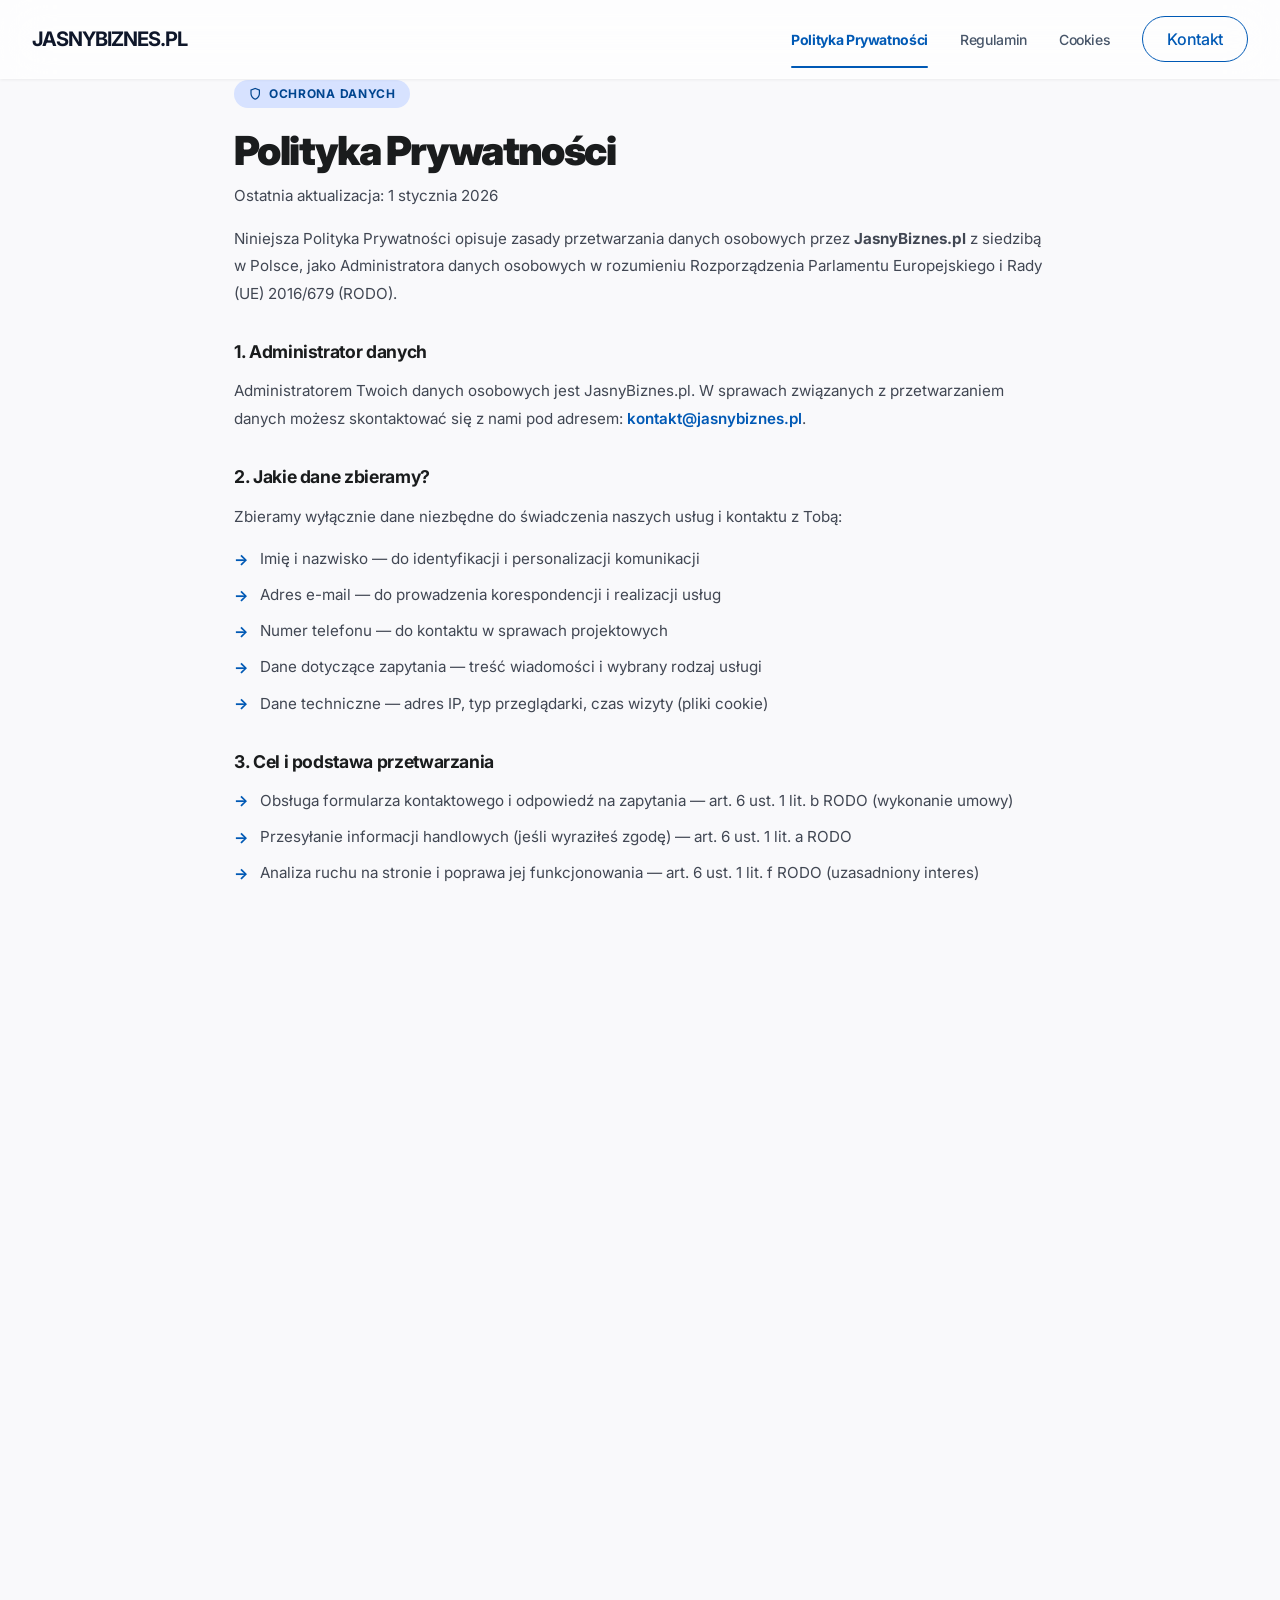
==== informacje.html @ 66c4dcc8 "wszystko g" ====
<!DOCTYPE html>
<html lang="pl">
<head>
  <meta charset="utf-8"/>
  <meta name="viewport" content="width=device-width, initial-scale=1.0"/>
  <title>JasnyBiznes.pl | Informacje prawne</title>
  <link href="https://fonts.googleapis.com/css2?family=Inter:wght@400;500;600;700;800;900&family=Manrope:wght@400;500;600&family=Caveat:wght@400;700&family=Material+Symbols+Outlined:wght,FILL@100..700,0..1&display=swap" rel="stylesheet"/>
  <link rel="stylesheet" href="styles.css"/>
  <style>
    /* ── Nadpisania scroll-snap dla tej podstrony ── */
    body {
      scroll-snap-type: none;
    }
    section, header, footer {
      scroll-snap-align: none;
      min-height: unset;
    }

    /* ── Nagłówek podstrony ── */
    .legal-hero {
      padding: 9rem 1.5rem 4rem;
      background: linear-gradient(135deg, var(--color-primary) 0%, var(--color-secondary) 100%);
      text-align: center;
      position: relative;
      overflow: hidden;
    }
    .legal-hero::before {
      content: '';
      position: absolute;
      inset: 0;
      background: radial-gradient(ellipse at 30% 50%, rgba(255,255,255,0.08) 0%, transparent 60%),
                  radial-gradient(ellipse at 80% 20%, rgba(255,255,255,0.06) 0%, transparent 50%);
    }
    .legal-hero__badge {
      display: inline-flex;
      align-items: center;
      gap: 0.5rem;
      background: rgba(255,255,255,0.15);
      border: 1px solid rgba(255,255,255,0.25);
      border-radius: var(--radius-full);
      padding: 0.4rem 1rem;
      font-size: 0.8rem;
      font-weight: 600;
      color: #fff;
      letter-spacing: 0.05em;
      text-transform: uppercase;
      margin-bottom: 1.5rem;
      position: relative;
    }
    .legal-hero__title {
      font-size: clamp(2rem, 5vw, 3.5rem);
      font-weight: 900;
      color: #fff;
      letter-spacing: -0.04em;
      line-height: 1.1;
      position: relative;
    }
    .legal-hero__sub {
      margin-top: 1rem;
      color: rgba(255,255,255,0.75);
      font-size: 1rem;
      position: relative;
    }

    /* ── Nawigacja po sekcjach ── */
    .legal-nav {
      position: sticky;
      top: 72px;
      z-index: 40;
      background: rgba(255,255,255,0.92);
      backdrop-filter: blur(20px);
      border-bottom: 1px solid var(--color-surface-variant);
      box-shadow: 0 2px 12px rgba(0,0,0,0.05);
    }
    .legal-nav__inner {
      max-width: var(--max-width);
      margin-inline: auto;
      padding: 0 1.5rem;
      display: flex;
      gap: 0;
      overflow-x: auto;
      -ms-overflow-style: none;
      scrollbar-width: none;
    }
    .legal-nav__inner::-webkit-scrollbar { display: none; }
    .legal-nav__link {
      display: flex;
      align-items: center;
      gap: 0.5rem;
      padding: 1rem 1.5rem;
      font-weight: 600;
      font-size: 0.875rem;
      color: var(--color-outline);
      white-space: nowrap;
      border-bottom: 2.5px solid transparent;
      transition: color 0.2s, border-color 0.2s;
    }
    .legal-nav__link:hover { color: var(--color-primary); }
    .legal-nav__link.active {
      color: var(--color-primary);
      border-bottom-color: var(--color-primary);
    }

    /* ── Treść prawna ── */
    .legal-wrapper {
      max-width: 860px;
      margin-inline: auto;
      padding: 0 1.5rem;
    }

    .legal-section {
      padding: 5rem 0;
      border-bottom: 1px solid var(--color-surface-variant);
    }
    .legal-section:last-child {
      border-bottom: none;
    }

    .legal-section__tag {
      display: inline-flex;
      align-items: center;
      gap: 0.4rem;
      background: var(--color-primary-fixed);
      color: var(--color-on-primary-fixed-variant);
      border-radius: var(--radius-full);
      padding: 0.3rem 0.9rem;
      font-size: 0.75rem;
      font-weight: 700;
      letter-spacing: 0.06em;
      text-transform: uppercase;
      margin-bottom: 1.25rem;
    }

    .legal-section__title {
      font-size: clamp(1.75rem, 3.5vw, 2.5rem);
      font-weight: 900;
      letter-spacing: -0.04em;
      color: var(--color-on-surface);
      margin-bottom: 0.5rem;
      line-height: 1.15;
    }

    .legal-section__updated {
      font-size: 0.8rem;
      color: var(--color-outline);
      margin-bottom: 2.5rem;
    }

    .legal-section h3 {
      font-size: 1.1rem;
      font-weight: 700;
      color: var(--color-on-surface);
      margin: 2rem 0 0.75rem;
      letter-spacing: -0.02em;
    }

    .legal-section p {
      font-size: 0.95rem;
      line-height: 1.8;
      color: var(--color-on-surface-variant);
      margin-bottom: 1rem;
    }

    .legal-section ul {
      list-style: none;
      margin: 0.5rem 0 1.25rem;
      display: flex;
      flex-direction: column;
      gap: 0.6rem;
    }
    .legal-section ul li {
      display: flex;
      gap: 0.75rem;
      align-items: flex-start;
      font-size: 0.95rem;
      line-height: 1.7;
      color: var(--color-on-surface-variant);
    }
    .legal-section ul li::before {
      content: '→';
      color: var(--color-primary);
      font-weight: 700;
      flex-shrink: 0;
      margin-top: 0.05em;
    }

    .legal-callout {
      background: var(--color-surface-container-low);
      border-left: 3px solid var(--color-primary);
      border-radius: 0 var(--radius-sm) var(--radius-sm) 0;
      padding: 1.25rem 1.5rem;
      margin: 1.5rem 0;
      font-size: 0.9rem;
      line-height: 1.7;
      color: var(--color-on-surface-variant);
    }
    .legal-callout strong {
      color: var(--color-primary);
    }

    .legal-contact-card {
      background: linear-gradient(135deg, var(--color-primary) 0%, var(--color-secondary) 100%);
      border-radius: var(--radius-md);
      padding: 2rem 2.5rem;
      margin-top: 3rem;
      display: flex;
      align-items: center;
      gap: 1.5rem;
      color: #fff;
      flex-wrap: wrap;
    }
    .legal-contact-card__icon {
      font-size: 2.5rem;
      flex-shrink: 0;
    }
    .legal-contact-card__text h4 {
      font-weight: 800;
      font-size: 1.1rem;
      margin-bottom: 0.25rem;
    }
    .legal-contact-card__text p {
      color: rgba(255,255,255,0.8);
      font-size: 0.9rem;
      margin: 0;
    }
    .legal-contact-card__text a {
      color: #fff;
      text-decoration: underline;
      font-weight: 600;
    }

    /* ── Cookies toggle tabela ── */
    .cookies-table {
      width: 100%;
      border-collapse: collapse;
      margin: 1.5rem 0;
      font-size: 0.875rem;
    }
    .cookies-table th {
      text-align: left;
      padding: 0.75rem 1rem;
      background: var(--color-surface-container-low);
      color: var(--color-on-surface);
      font-weight: 700;
      border-bottom: 2px solid var(--color-surface-variant);
    }
    .cookies-table td {
      padding: 0.75rem 1rem;
      border-bottom: 1px solid var(--color-surface-variant);
      color: var(--color-on-surface-variant);
      vertical-align: top;
      line-height: 1.6;
    }
    .cookies-table tr:last-child td {
      border-bottom: none;
    }
    .badge-pill {
      display: inline-block;
      padding: 0.2rem 0.6rem;
      border-radius: var(--radius-full);
      font-size: 0.75rem;
      font-weight: 600;
    }
    .badge-pill--required {
      background: #dcfce7;
      color: #166534;
    }
    .badge-pill--optional {
      background: #fef9c3;
      color: #854d0e;
    }
  </style>
</head>
<body>

<!-- ═══════════════════════════ NAVBAR ═══════════════════════════ -->
<nav class="navbar">
  <div class="navbar__inner">
    <a href="https://jasnybiznes.pl/" class="navbar__logo">JasnyBiznes.pl</a>
    <div class="navbar__links" id="navbar-links">
      <a class="navbar__link" href="#polityka-prywatnosci">Polityka Prywatności</a>
      <a class="navbar__link" href="#regulamin">Regulamin</a>
      <a class="navbar__link" href="#cookies">Cookies</a>
      <a class="btn btn--outline" href="index.html#kontakt">Kontakt</a>
      <span class="navbar__indicator" id="navbar-indicator"></span>
    </div>
    <button class="navbar__hamburger" id="hamburger" aria-label="Otwórz menu" aria-expanded="false">
      <span></span><span></span><span></span>
    </button>
  </div>
  <!-- Mobile menu -->
  <div class="navbar__mobile" id="mobile-menu">
    <a class="navbar__mobile-link" href="#polityka-prywatnosci">Polityka Prywatności</a>
    <a class="navbar__mobile-link" href="#regulamin">Regulamin</a>
    <a class="navbar__mobile-link" href="#cookies">Cookies</a>
    <a class="btn btn--primary" href="index.html#kontakt">Kontakt</a>
  </div>
</nav>

<!-- ═══════════════════════════ HERO ═══════════════════════════ -->

<!-- ═══════════════════════════ TREŚĆ ═══════════════════════════ -->
<main>
  <div class="legal-wrapper">

    <!-- ── POLITYKA PRYWATNOŚCI ── -->
    <section class="legal-section" id="polityka-prywatnosci">
      <div class="legal-section__tag">
        <span class="material-symbols-outlined" style="font-size:0.9rem">shield</span>
        Ochrona danych
      </div>
      <h2 class="legal-section__title">Polityka Prywatności</h2>
      <p class="legal-section__updated">Ostatnia aktualizacja: 1 stycznia 2026</p>

      <p>Niniejsza Polityka Prywatności opisuje zasady przetwarzania danych osobowych przez <strong>JasnyBiznes.pl</strong> z siedzibą w Polsce, jako Administratora danych osobowych w rozumieniu Rozporządzenia Parlamentu Europejskiego i Rady (UE) 2016/679 (RODO).</p>

      <h3>1. Administrator danych</h3>
      <p>Administratorem Twoich danych osobowych jest JasnyBiznes.pl. W sprawach związanych z przetwarzaniem danych możesz skontaktować się z nami pod adresem: <a href="mailto:kontakt@jasnybiznes.pl" style="color:var(--color-primary);font-weight:600;">kontakt@jasnybiznes.pl</a>.</p>

      <h3>2. Jakie dane zbieramy?</h3>
      <p>Zbieramy wyłącznie dane niezbędne do świadczenia naszych usług i kontaktu z Tobą:</p>
      <ul>
        <li>Imię i nazwisko — do identyfikacji i personalizacji komunikacji</li>
        <li>Adres e-mail — do prowadzenia korespondencji i realizacji usług</li>
        <li>Numer telefonu — do kontaktu w sprawach projektowych</li>
        <li>Dane dotyczące zapytania — treść wiadomości i wybrany rodzaj usługi</li>
        <li>Dane techniczne — adres IP, typ przeglądarki, czas wizyty (pliki cookie)</li>
      </ul>

      <h3>3. Cel i podstawa przetwarzania</h3>
      <ul>
        <li>Obsługa formularza kontaktowego i odpowiedź na zapytania — art. 6 ust. 1 lit. b RODO (wykonanie umowy)</li>
        <li>Przesyłanie informacji handlowych (jeśli wyraziłeś zgodę) — art. 6 ust. 1 lit. a RODO</li>
        <li>Analiza ruchu na stronie i poprawa jej funkcjonowania — art. 6 ust. 1 lit. f RODO (uzasadniony interes)</li>
        <li>Wypełnienie obowiązków prawnych — art. 6 ust. 1 lit. c RODO</li>
      </ul>

      <div class="legal-callout">
        <strong>Nie sprzedajemy Twoich danych.</strong> Żadne dane osobowe nie są udostępniane osobom trzecim w celach marketingowych bez Twojej wyraźnej zgody.
      </div>

      <h3>4. Okres przechowywania danych</h3>
      <p>Dane przetwarzamy przez czas niezbędny do realizacji celów, w jakich zostały zebrane. Dane z formularza kontaktowego przechowujemy przez 3 lata od ostatniego kontaktu, chyba że nawiązana współpraca wymaga dłuższego okresu.</p>

      <h3>5. Twoje prawa</h3>
      <p>Na mocy RODO przysługuje Ci prawo do:</p>
      <ul>
        <li>Dostępu do swoich danych i otrzymania ich kopii</li>
        <li>Sprostowania (poprawiania) swoich danych</li>
        <li>Usunięcia danych („prawo do bycia zapomnianym")</li>
        <li>Ograniczenia przetwarzania danych</li>
        <li>Przenoszenia danych do innego administratora</li>
        <li>Wniesienia skargi do Prezesa UODO (Urząd Ochrony Danych Osobowych)</li>
      </ul>

      <h3>6. Bezpieczeństwo danych</h3>
      <p>Stosujemy techniczne i organizacyjne środki bezpieczeństwa, w tym szyfrowanie HTTPS, aby chronić Twoje dane przed nieautoryzowanym dostępem, utratą lub zniszczeniem.</p>
    </section>

    <!-- ── REGULAMIN ── -->
    <section class="legal-section" id="regulamin">
      <div class="legal-section__tag">
        <span class="material-symbols-outlined" style="font-size:0.9rem">description</span>
        Zasady korzystania
      </div>
      <h2 class="legal-section__title">Regulamin</h2>
      <p class="legal-section__updated">Ostatnia aktualizacja: 1 stycznia 2026</p>

      <p>Niniejszy Regulamin określa zasady korzystania ze strony internetowej <strong>JasnyBiznes.pl</strong> oraz warunki świadczenia usług przez JasnyBiznes.pl. Korzystanie ze strony oznacza akceptację poniższych postanowień.</p>

      <h3>§1. Postanowienia ogólne</h3>
      <p>Właścicielem serwisu JasnyBiznes.pl jest JasnyBiznes.pl, świadcząca usługi z zakresu tworzenia stron internetowych, pozycjonowania SEO oraz obsługi social media. Serwis dostępny jest pod adresem <strong>JasnyBiznes.pl</strong>.</p>

      <h3>§2. Zasady korzystania ze strony</h3>
      <p>Użytkownik zobowiązuje się do korzystania z serwisu zgodnie z prawem i dobrymi obyczajami. W szczególności zabrania się:</p>
      <ul>
        <li>Kopiowania i rozpowszechniania treści serwisu bez zgody właściciela</li>
        <li>Podejmowania działań mogących zakłócić prawidłowe funkcjonowanie serwisu</li>
        <li>Przesyłania treści o charakterze bezprawnym lub naruszającym prawa osób trzecich</li>
        <li>Używania automatycznych narzędzi do masowego pobierania danych (web scraping)</li>
      </ul>

      <h3>§3. Świadczenie usług</h3>
      <p>Warunki realizacji konkretnych usług (strony internetowe, SEO, social media) określane są indywidualnie w odrębnych umowach zawieranych z Klientem. Formularz kontaktowy służy wyłącznie do nawiązania wstępnego kontaktu i złożenia zapytania ofertowego.</p>

      <div class="legal-callout">
        <strong>Ważne:</strong> Wypełnienie formularza kontaktowego nie jest równoznaczne z zawarciem umowy o świadczenie usług. Umowa zostaje zawarta wyłącznie po pisemnym potwierdzeniu przez obie strony.
      </div>

      <h3>§4. Własność intelektualna</h3>
      <p>Wszelkie treści zamieszczone na stronie JasnyBiznes.pl — w tym teksty, grafiki, logotypy, zdjęcia i kod źródłowy — stanowią własność JasnyBiznes.pl lub jej partnerów i są chronione przepisami prawa autorskiego. Ich wykorzystanie wymaga pisemnej zgody.</p>

      <h3>§5. Odpowiedzialność</h3>
      <p>JasnyBiznes.pl dokłada wszelkich starań, aby informacje prezentowane na stronie były aktualne i rzetelne, jednak nie ponosi odpowiedzialności za:</p>
      <ul>
        <li>Przerwy w działaniu serwisu wynikające z przyczyn technicznych lub awarii</li>
        <li>Treści zamieszczone przez Użytkowników za pośrednictwem formularza</li>
        <li>Skutki korzystania z serwisu niezgodnie z niniejszym Regulaminem</li>
      </ul>

      <h3>§6. Zmiany Regulaminu</h3>
      <p>JasnyBiznes.pl zastrzega sobie prawo do zmiany Regulaminu. O istotnych zmianach poinformujemy poprzez ogłoszenie na stronie. Korzystanie ze strony po opublikowaniu zmian oznacza ich akceptację.</p>

      <h3>§7. Prawo właściwe</h3>
      <p>W sprawach nieuregulowanych niniejszym Regulaminem zastosowanie mają przepisy polskiego prawa, w szczególności Kodeksu Cywilnego oraz ustawy o świadczeniu usług drogą elektroniczną.</p>
    </section>

    <!-- ── COOKIES ── -->
    <section class="legal-section" id="cookies">
      <div class="legal-section__tag">
        <span class="material-symbols-outlined" style="font-size:0.9rem">cookie</span>
        Pliki cookie
      </div>
      <h2 class="legal-section__title">Polityka Cookies</h2>
      <p class="legal-section__updated">Ostatnia aktualizacja: 1 stycznia 2026</p>

      <p>Strona JasnyBiznes.pl używa plików cookie (tzw. „ciasteczek") — małych plików tekstowych zapisywanych na Twoim urządzeniu. Wyjaśniamy, do czego służą i jak możesz nimi zarządzać.</p>

      <h3>Czym są pliki cookie?</h3>
      <p>Pliki cookie to małe dane tekstowe przechowywane w przeglądarce internetowej. Pozwalają stronie zapamiętać Twoje preferencje, zapewnić prawidłowe działanie funkcji oraz analizować ruch w serwisie.</p>

      <h3>Jakich plików cookie używamy?</h3>

      <table class="cookies-table">
        <thead>
          <tr>
            <th>Nazwa / kategoria</th>
            <th>Cel</th>
            <th>Czas trwania</th>
            <th>Typ</th>
          </tr>
        </thead>
        <tbody>
          <tr>
            <td><strong>Sesyjne</strong></td>
            <td>Zapewniają działanie formularzy i nawigacji po stronie</td>
            <td>Do zamknięcia przeglądarki</td>
            <td><span class="badge-pill badge-pill--required">Niezbędne</span></td>
          </tr>
          <tr>
            <td><strong>Preferencji</strong></td>
            <td>Zapamiętują wybrane przez Ciebie ustawienia (np. język)</td>
            <td>12 miesięcy</td>
            <td><span class="badge-pill badge-pill--optional">Opcjonalne</span></td>
          </tr>
          <tr>
            <td><strong>Google Analytics</strong></td>
            <td>Anonimowa analiza ruchu — liczba wizyt, źródła, zachowanie na stronie</td>
            <td>26 miesięcy</td>
            <td><span class="badge-pill badge-pill--optional">Opcjonalne</span></td>
          </tr>
          <tr>
            <td><strong>Google Fonts</strong></td>
            <td>Pobieranie czcionek z serwerów Google (niezbędne do wyświetlania typografii)</td>
            <td>1 rok</td>
            <td><span class="badge-pill badge-pill--required">Niezbędne</span></td>
          </tr>
        </tbody>
      </table>

      <div class="legal-callout">
        <strong>Cookies niezbędne</strong> są aktywowane automatycznie i nie wymagają Twojej zgody — bez nich strona nie działałaby poprawnie. <strong>Cookies opcjonalne</strong> aktywowane są tylko po wyrażeniu przez Ciebie zgody.
      </div>

      <h3>Jak zarządzać plikami cookie?</h3>
      <p>Masz pełną kontrolę nad plikami cookie. Możesz je zarządzać na kilka sposobów:</p>
      <ul>
        <li>Poprzez ustawienia przeglądarki — każda przeglądarka pozwala blokować lub usuwać pliki cookie</li>
        <li>Korzystając z mechanizmu opt-out Google Analytics: <a href="https://tools.google.com/dlpage/gaoptout" target="_blank" rel="noopener" style="color:var(--color-primary);font-weight:600;">tools.google.com/dlpage/gaoptout</a></li>
        <li>Poprzez platformę zarządzania zgodami dostępną na naszej stronie</li>
      </ul>

      <h3>Blokowanie cookies a funkcjonowanie strony</h3>
      <p>Wyłączenie wszystkich plików cookie może spowodować, że niektóre funkcje strony będą działać niepoprawnie lub będą niedostępne. Niezbędne pliki cookie są konieczne do podstawowego działania serwisu.</p>

      <h3>Zmiany w polityce cookies</h3>
      <p>Zastrzegamy sobie prawo do zmiany niniejszej Polityki Cookies w dowolnym momencie. Zmiany wejdą w życie z dniem opublikowania zaktualizowanego dokumentu na stronie.</p>
    </section>

  </div><!-- /legal-wrapper -->
</main>

<!-- ═══════════════════════════ FOOTER (identyczny) ═══════════════════════════ -->
<footer class="footer">
  <div class="container">
    <div class="footer__grid">
      <div class="footer__brand">
        <div class="footer__logo">JasnyBiznes.pl</div>
        <p class="footer__tagline">Design with 💙</p>
      </div>
      <div class="footer__col footer__col--firma">
        <h5 class="footer__col-title">Firma</h5>
        <ul class="footer__links">
          <li><a class="footer__link" href="index.html#onas">O nas</a></li>
          <li><a class="footer__link" href="index.html#proces">Proces</a></li>
          <li><a class="footer__link" href="index.html#portfolio">Portfolio</a></li>
        </ul>
      </div>
      <div class="footer__col">
        <h5 class="footer__col-title">Usługi</h5>
        <ul class="footer__links">
          <li><a class="footer__link" href="index.html#oferta">Strony WWW</a></li>
          <li><a class="footer__link" href="index.html#oferta">SEO &amp; Ads</a></li>
          <li><a class="footer__link" href="index.html#oferta">Social Media</a></li>
        </ul>
      </div>
      <div class="footer__col">
        <h5 class="footer__col-title">Informacje</h5>
        <ul class="footer__links">
          <li><a class="footer__link" href="#polityka-prywatnosci">Polityka Prywatności</a></li>
          <li><a class="footer__link" href="#regulamin">Regulamin</a></li>
          <li><a class="footer__link" href="#cookies">Cookies</a></li>
        </ul>
      </div>
    </div>
    <div class="footer__bottom">
      © 2026 JasnyBiznes.pl Wszelkie prawa zastrzeżone.
    </div>
  </div>
</footer>

<script>
// ── Hamburger ──
const hamburger = document.getElementById('hamburger');
const mobileMenu = document.getElementById('mobile-menu');
hamburger?.addEventListener('click', () => {
  const open = mobileMenu.classList.toggle('navbar__mobile--open');
  hamburger.classList.toggle('navbar__hamburger--open', open);
  hamburger.setAttribute('aria-expanded', open);
});
mobileMenu?.querySelectorAll('a').forEach(link => {
  link.addEventListener('click', () => {
    mobileMenu.classList.remove('navbar__mobile--open');
    hamburger.classList.remove('navbar__hamburger--open');
    hamburger.setAttribute('aria-expanded', false);
  });
});

// ── Navbar cień ──
const navbar = document.querySelector('.navbar');
window.addEventListener('scroll', () => {
  navbar.style.boxShadow = window.scrollY > 20
    ? '0 4px 20px rgba(0,0,0,0.1)'
    : '0 1px 3px rgba(0,0,0,0.06)';
});

// ── Sliding indicator w navbarze ──
const navLinks     = document.querySelectorAll('.navbar__link');
const indicator    = document.getElementById('navbar-indicator');
const navLinksWrap = document.getElementById('navbar-links');

function moveIndicator(link) {
  if (!indicator || !navLinksWrap || !link) return;
  if (window.innerWidth < 768) return;
  const wrapRect = navLinksWrap.getBoundingClientRect();
  const linkRect = link.getBoundingClientRect();
  indicator.style.left  = (linkRect.left - wrapRect.left) + 'px';
  indicator.style.width = linkRect.width + 'px';
  indicator.classList.add('navbar__indicator--visible');
}

window.addEventListener('resize', () => {
  const activeLink = document.querySelector('.navbar__link.active');
  moveIndicator(activeLink);
});

// ── Quick-nav tabs + navbar sync przy przewijaniu ──
const tabLinks = document.querySelectorAll('.legal-nav__link');
const sections = document.querySelectorAll('.legal-section');

const sectionObserver = new IntersectionObserver((entries) => {
  entries.forEach(entry => {
    if (!entry.isIntersecting) return;
    const id = entry.target.id;

    // Tab nav
    tabLinks.forEach(l => {
      l.classList.toggle('active', l.getAttribute('href') === `#${id}`);
    });

    // Navbar desktop
    navLinks.forEach(l => {
      const match = l.getAttribute('href') === `#${id}`;
      l.classList.toggle('active', match);
      if (match) moveIndicator(l);
    });
  });
}, { threshold: 0.4 });

sections.forEach(s => sectionObserver.observe(s));
</script>
</body>
</html>
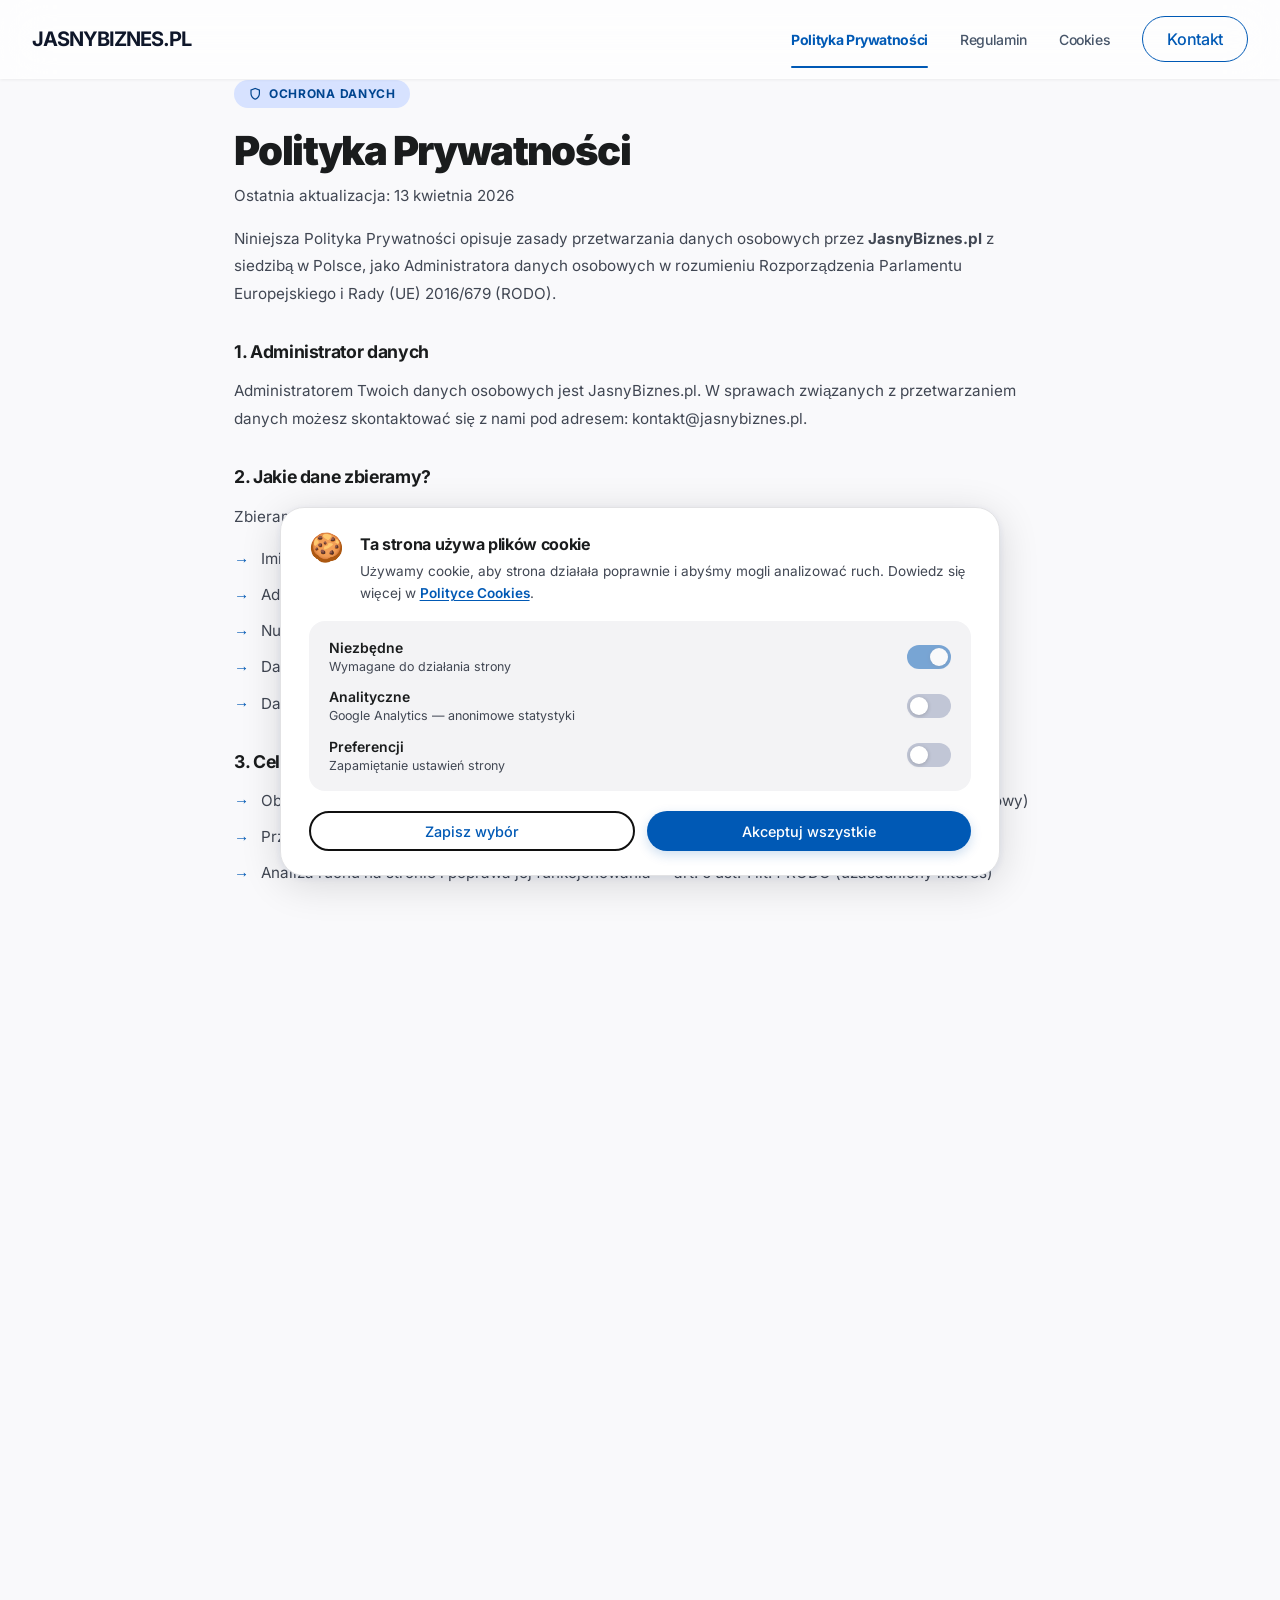
==== commit ab6f67fb: "final version" ====
--- a/informacje.html
+++ b/informacje.html
@@ -1,593 +1,20 @@
-<!DOCTYPE html>
-<html lang="pl">
-<head>
-  <meta charset="utf-8"/>
-  <meta name="viewport" content="width=device-width, initial-scale=1.0"/>
-  <title>JasnyBiznes.pl | Informacje prawne</title>
-  <link href="https://fonts.googleapis.com/css2?family=Inter:wght@400;500;600;700;800;900&family=Manrope:wght@400;500;600&family=Caveat:wght@400;700&family=Material+Symbols+Outlined:wght,FILL@100..700,0..1&display=swap" rel="stylesheet"/>
-  <link rel="stylesheet" href="styles.css"/>
-  <style>
-    /* ── Nadpisania scroll-snap dla tej podstrony ── */
-    body {
-      scroll-snap-type: none;
-    }
-    section, header, footer {
-      scroll-snap-align: none;
-      min-height: unset;
-    }
-
-    /* ── Nagłówek podstrony ── */
-    .legal-hero {
-      padding: 9rem 1.5rem 4rem;
-      background: linear-gradient(135deg, var(--color-primary) 0%, var(--color-secondary) 100%);
-      text-align: center;
-      position: relative;
-      overflow: hidden;
-    }
-    .legal-hero::before {
-      content: '';
-      position: absolute;
-      inset: 0;
-      background: radial-gradient(ellipse at 30% 50%, rgba(255,255,255,0.08) 0%, transparent 60%),
-                  radial-gradient(ellipse at 80% 20%, rgba(255,255,255,0.06) 0%, transparent 50%);
-    }
-    .legal-hero__badge {
-      display: inline-flex;
-      align-items: center;
-      gap: 0.5rem;
-      background: rgba(255,255,255,0.15);
-      border: 1px solid rgba(255,255,255,0.25);
-      border-radius: var(--radius-full);
-      padding: 0.4rem 1rem;
-      font-size: 0.8rem;
-      font-weight: 600;
-      color: #fff;
-      letter-spacing: 0.05em;
-      text-transform: uppercase;
-      margin-bottom: 1.5rem;
-      position: relative;
-    }
-    .legal-hero__title {
-      font-size: clamp(2rem, 5vw, 3.5rem);
-      font-weight: 900;
-      color: #fff;
-      letter-spacing: -0.04em;
-      line-height: 1.1;
-      position: relative;
-    }
-    .legal-hero__sub {
-      margin-top: 1rem;
-      color: rgba(255,255,255,0.75);
-      font-size: 1rem;
-      position: relative;
-    }
-
-    /* ── Nawigacja po sekcjach ── */
-    .legal-nav {
-      position: sticky;
-      top: 72px;
-      z-index: 40;
-      background: rgba(255,255,255,0.92);
-      backdrop-filter: blur(20px);
-      border-bottom: 1px solid var(--color-surface-variant);
-      box-shadow: 0 2px 12px rgba(0,0,0,0.05);
-    }
-    .legal-nav__inner {
-      max-width: var(--max-width);
-      margin-inline: auto;
-      padding: 0 1.5rem;
-      display: flex;
-      gap: 0;
-      overflow-x: auto;
-      -ms-overflow-style: none;
-      scrollbar-width: none;
-    }
-    .legal-nav__inner::-webkit-scrollbar { display: none; }
-    .legal-nav__link {
-      display: flex;
-      align-items: center;
-      gap: 0.5rem;
-      padding: 1rem 1.5rem;
-      font-weight: 600;
-      font-size: 0.875rem;
-      color: var(--color-outline);
-      white-space: nowrap;
-      border-bottom: 2.5px solid transparent;
-      transition: color 0.2s, border-color 0.2s;
-    }
-    .legal-nav__link:hover { color: var(--color-primary); }
-    .legal-nav__link.active {
-      color: var(--color-primary);
-      border-bottom-color: var(--color-primary);
-    }
-
-    /* ── Treść prawna ── */
-    .legal-wrapper {
-      max-width: 860px;
-      margin-inline: auto;
-      padding: 0 1.5rem;
-    }
-
-    .legal-section {
-      padding: 5rem 0;
-      border-bottom: 1px solid var(--color-surface-variant);
-    }
-    .legal-section:last-child {
-      border-bottom: none;
-    }
-
-    .legal-section__tag {
-      display: inline-flex;
-      align-items: center;
-      gap: 0.4rem;
-      background: var(--color-primary-fixed);
-      color: var(--color-on-primary-fixed-variant);
-      border-radius: var(--radius-full);
-      padding: 0.3rem 0.9rem;
-      font-size: 0.75rem;
-      font-weight: 700;
-      letter-spacing: 0.06em;
-      text-transform: uppercase;
-      margin-bottom: 1.25rem;
-    }
-
-    .legal-section__title {
-      font-size: clamp(1.75rem, 3.5vw, 2.5rem);
-      font-weight: 900;
-      letter-spacing: -0.04em;
-      color: var(--color-on-surface);
-      margin-bottom: 0.5rem;
-      line-height: 1.15;
-    }
-
-    .legal-section__updated {
-      font-size: 0.8rem;
-      color: var(--color-outline);
-      margin-bottom: 2.5rem;
-    }
-
-    .legal-section h3 {
-      font-size: 1.1rem;
-      font-weight: 700;
-      color: var(--color-on-surface);
-      margin: 2rem 0 0.75rem;
-      letter-spacing: -0.02em;
-    }
-
-    .legal-section p {
-      font-size: 0.95rem;
-      line-height: 1.8;
-      color: var(--color-on-surface-variant);
-      margin-bottom: 1rem;
-    }
-
-    .legal-section ul {
-      list-style: none;
-      margin: 0.5rem 0 1.25rem;
-      display: flex;
-      flex-direction: column;
-      gap: 0.6rem;
-    }
-    .legal-section ul li {
-      display: flex;
-      gap: 0.75rem;
-      align-items: flex-start;
-      font-size: 0.95rem;
-      line-height: 1.7;
-      color: var(--color-on-surface-variant);
-    }
-    .legal-section ul li::before {
-      content: '→';
-      color: var(--color-primary);
-      font-weight: 700;
-      flex-shrink: 0;
-      margin-top: 0.05em;
-    }
-
-    .legal-callout {
-      background: var(--color-surface-container-low);
-      border-left: 3px solid var(--color-primary);
-      border-radius: 0 var(--radius-sm) var(--radius-sm) 0;
-      padding: 1.25rem 1.5rem;
-      margin: 1.5rem 0;
-      font-size: 0.9rem;
-      line-height: 1.7;
-      color: var(--color-on-surface-variant);
-    }
-    .legal-callout strong {
-      color: var(--color-primary);
-    }
-
-    .legal-contact-card {
-      background: linear-gradient(135deg, var(--color-primary) 0%, var(--color-secondary) 100%);
-      border-radius: var(--radius-md);
-      padding: 2rem 2.5rem;
-      margin-top: 3rem;
-      display: flex;
-      align-items: center;
-      gap: 1.5rem;
-      color: #fff;
-      flex-wrap: wrap;
-    }
-    .legal-contact-card__icon {
-      font-size: 2.5rem;
-      flex-shrink: 0;
-    }
-    .legal-contact-card__text h4 {
-      font-weight: 800;
-      font-size: 1.1rem;
-      margin-bottom: 0.25rem;
-    }
-    .legal-contact-card__text p {
-      color: rgba(255,255,255,0.8);
-      font-size: 0.9rem;
-      margin: 0;
-    }
-    .legal-contact-card__text a {
-      color: #fff;
-      text-decoration: underline;
-      font-weight: 600;
-    }
-
-    /* ── Cookies toggle tabela ── */
-    .cookies-table {
-      width: 100%;
-      border-collapse: collapse;
-      margin: 1.5rem 0;
-      font-size: 0.875rem;
-    }
-    .cookies-table th {
-      text-align: left;
-      padding: 0.75rem 1rem;
-      background: var(--color-surface-container-low);
-      color: var(--color-on-surface);
-      font-weight: 700;
-      border-bottom: 2px solid var(--color-surface-variant);
-    }
-    .cookies-table td {
-      padding: 0.75rem 1rem;
-      border-bottom: 1px solid var(--color-surface-variant);
-      color: var(--color-on-surface-variant);
-      vertical-align: top;
-      line-height: 1.6;
-    }
-    .cookies-table tr:last-child td {
-      border-bottom: none;
-    }
-    .badge-pill {
-      display: inline-block;
-      padding: 0.2rem 0.6rem;
-      border-radius: var(--radius-full);
-      font-size: 0.75rem;
-      font-weight: 600;
-    }
-    .badge-pill--required {
-      background: #dcfce7;
-      color: #166534;
-    }
-    .badge-pill--optional {
-      background: #fef9c3;
-      color: #854d0e;
-    }
-  </style>
-</head>
-<body>
-
-<!-- ═══════════════════════════ NAVBAR ═══════════════════════════ -->
-<nav class="navbar">
-  <div class="navbar__inner">
-    <a href="https://jasnybiznes.pl/" class="navbar__logo">JasnyBiznes.pl</a>
-    <div class="navbar__links" id="navbar-links">
-      <a class="navbar__link" href="#polityka-prywatnosci">Polityka Prywatności</a>
-      <a class="navbar__link" href="#regulamin">Regulamin</a>
-      <a class="navbar__link" href="#cookies">Cookies</a>
-      <a class="btn btn--outline" href="index.html#kontakt">Kontakt</a>
-      <span class="navbar__indicator" id="navbar-indicator"></span>
-    </div>
-    <button class="navbar__hamburger" id="hamburger" aria-label="Otwórz menu" aria-expanded="false">
-      <span></span><span></span><span></span>
-    </button>
-  </div>
-  <!-- Mobile menu -->
-  <div class="navbar__mobile" id="mobile-menu">
-    <a class="navbar__mobile-link" href="#polityka-prywatnosci">Polityka Prywatności</a>
-    <a class="navbar__mobile-link" href="#regulamin">Regulamin</a>
-    <a class="navbar__mobile-link" href="#cookies">Cookies</a>
-    <a class="btn btn--primary" href="index.html#kontakt">Kontakt</a>
-  </div>
-</nav>
-
-<!-- ═══════════════════════════ HERO ═══════════════════════════ -->
-
-<!-- ═══════════════════════════ TREŚĆ ═══════════════════════════ -->
-<main>
-  <div class="legal-wrapper">
-
-    <!-- ── POLITYKA PRYWATNOŚCI ── -->
-    <section class="legal-section" id="polityka-prywatnosci">
-      <div class="legal-section__tag">
-        <span class="material-symbols-outlined" style="font-size:0.9rem">shield</span>
-        Ochrona danych
-      </div>
-      <h2 class="legal-section__title">Polityka Prywatności</h2>
-      <p class="legal-section__updated">Ostatnia aktualizacja: 1 stycznia 2026</p>
-
-      <p>Niniejsza Polityka Prywatności opisuje zasady przetwarzania danych osobowych przez <strong>JasnyBiznes.pl</strong> z siedzibą w Polsce, jako Administratora danych osobowych w rozumieniu Rozporządzenia Parlamentu Europejskiego i Rady (UE) 2016/679 (RODO).</p>
-
-      <h3>1. Administrator danych</h3>
-      <p>Administratorem Twoich danych osobowych jest JasnyBiznes.pl. W sprawach związanych z przetwarzaniem danych możesz skontaktować się z nami pod adresem: <a href="mailto:kontakt@jasnybiznes.pl" style="color:var(--color-primary);font-weight:600;">kontakt@jasnybiznes.pl</a>.</p>
-
-      <h3>2. Jakie dane zbieramy?</h3>
-      <p>Zbieramy wyłącznie dane niezbędne do świadczenia naszych usług i kontaktu z Tobą:</p>
-      <ul>
-        <li>Imię i nazwisko — do identyfikacji i personalizacji komunikacji</li>
-        <li>Adres e-mail — do prowadzenia korespondencji i realizacji usług</li>
-        <li>Numer telefonu — do kontaktu w sprawach projektowych</li>
-        <li>Dane dotyczące zapytania — treść wiadomości i wybrany rodzaj usługi</li>
-        <li>Dane techniczne — adres IP, typ przeglądarki, czas wizyty (pliki cookie)</li>
-      </ul>
-
-      <h3>3. Cel i podstawa przetwarzania</h3>
-      <ul>
-        <li>Obsługa formularza kontaktowego i odpowiedź na zapytania — art. 6 ust. 1 lit. b RODO (wykonanie umowy)</li>
-        <li>Przesyłanie informacji handlowych (jeśli wyraziłeś zgodę) — art. 6 ust. 1 lit. a RODO</li>
-        <li>Analiza ruchu na stronie i poprawa jej funkcjonowania — art. 6 ust. 1 lit. f RODO (uzasadniony interes)</li>
-        <li>Wypełnienie obowiązków prawnych — art. 6 ust. 1 lit. c RODO</li>
-      </ul>
-
-      <div class="legal-callout">
-        <strong>Nie sprzedajemy Twoich danych.</strong> Żadne dane osobowe nie są udostępniane osobom trzecim w celach marketingowych bez Twojej wyraźnej zgody.
-      </div>
-
-      <h3>4. Okres przechowywania danych</h3>
-      <p>Dane przetwarzamy przez czas niezbędny do realizacji celów, w jakich zostały zebrane. Dane z formularza kontaktowego przechowujemy przez 3 lata od ostatniego kontaktu, chyba że nawiązana współpraca wymaga dłuższego okresu.</p>
-
-      <h3>5. Twoje prawa</h3>
-      <p>Na mocy RODO przysługuje Ci prawo do:</p>
-      <ul>
-        <li>Dostępu do swoich danych i otrzymania ich kopii</li>
-        <li>Sprostowania (poprawiania) swoich danych</li>
-        <li>Usunięcia danych („prawo do bycia zapomnianym")</li>
-        <li>Ograniczenia przetwarzania danych</li>
-        <li>Przenoszenia danych do innego administratora</li>
-        <li>Wniesienia skargi do Prezesa UODO (Urząd Ochrony Danych Osobowych)</li>
-      </ul>
-
-      <h3>6. Bezpieczeństwo danych</h3>
-      <p>Stosujemy techniczne i organizacyjne środki bezpieczeństwa, w tym szyfrowanie HTTPS, aby chronić Twoje dane przed nieautoryzowanym dostępem, utratą lub zniszczeniem.</p>
-    </section>
-
-    <!-- ── REGULAMIN ── -->
-    <section class="legal-section" id="regulamin">
-      <div class="legal-section__tag">
-        <span class="material-symbols-outlined" style="font-size:0.9rem">description</span>
-        Zasady korzystania
-      </div>
-      <h2 class="legal-section__title">Regulamin</h2>
-      <p class="legal-section__updated">Ostatnia aktualizacja: 1 stycznia 2026</p>
-
-      <p>Niniejszy Regulamin określa zasady korzystania ze strony internetowej <strong>JasnyBiznes.pl</strong> oraz warunki świadczenia usług przez JasnyBiznes.pl. Korzystanie ze strony oznacza akceptację poniższych postanowień.</p>
-
-      <h3>§1. Postanowienia ogólne</h3>
-      <p>Właścicielem serwisu JasnyBiznes.pl jest JasnyBiznes.pl, świadcząca usługi z zakresu tworzenia stron internetowych, pozycjonowania SEO oraz obsługi social media. Serwis dostępny jest pod adresem <strong>JasnyBiznes.pl</strong>.</p>
-
-      <h3>§2. Zasady korzystania ze strony</h3>
-      <p>Użytkownik zobowiązuje się do korzystania z serwisu zgodnie z prawem i dobrymi obyczajami. W szczególności zabrania się:</p>
-      <ul>
-        <li>Kopiowania i rozpowszechniania treści serwisu bez zgody właściciela</li>
-        <li>Podejmowania działań mogących zakłócić prawidłowe funkcjonowanie serwisu</li>
-        <li>Przesyłania treści o charakterze bezprawnym lub naruszającym prawa osób trzecich</li>
-        <li>Używania automatycznych narzędzi do masowego pobierania danych (web scraping)</li>
-      </ul>
-
-      <h3>§3. Świadczenie usług</h3>
-      <p>Warunki realizacji konkretnych usług (strony internetowe, SEO, social media) określane są indywidualnie w odrębnych umowach zawieranych z Klientem. Formularz kontaktowy służy wyłącznie do nawiązania wstępnego kontaktu i złożenia zapytania ofertowego.</p>
-
-      <div class="legal-callout">
-        <strong>Ważne:</strong> Wypełnienie formularza kontaktowego nie jest równoznaczne z zawarciem umowy o świadczenie usług. Umowa zostaje zawarta wyłącznie po pisemnym potwierdzeniu przez obie strony.
-      </div>
-
-      <h3>§4. Własność intelektualna</h3>
-      <p>Wszelkie treści zamieszczone na stronie JasnyBiznes.pl — w tym teksty, grafiki, logotypy, zdjęcia i kod źródłowy — stanowią własność JasnyBiznes.pl lub jej partnerów i są chronione przepisami prawa autorskiego. Ich wykorzystanie wymaga pisemnej zgody.</p>
-
-      <h3>§5. Odpowiedzialność</h3>
-      <p>JasnyBiznes.pl dokłada wszelkich starań, aby informacje prezentowane na stronie były aktualne i rzetelne, jednak nie ponosi odpowiedzialności za:</p>
-      <ul>
-        <li>Przerwy w działaniu serwisu wynikające z przyczyn technicznych lub awarii</li>
-        <li>Treści zamieszczone przez Użytkowników za pośrednictwem formularza</li>
-        <li>Skutki korzystania z serwisu niezgodnie z niniejszym Regulaminem</li>
-      </ul>
-
-      <h3>§6. Zmiany Regulaminu</h3>
-      <p>JasnyBiznes.pl zastrzega sobie prawo do zmiany Regulaminu. O istotnych zmianach poinformujemy poprzez ogłoszenie na stronie. Korzystanie ze strony po opublikowaniu zmian oznacza ich akceptację.</p>
-
-      <h3>§7. Prawo właściwe</h3>
-      <p>W sprawach nieuregulowanych niniejszym Regulaminem zastosowanie mają przepisy polskiego prawa, w szczególności Kodeksu Cywilnego oraz ustawy o świadczeniu usług drogą elektroniczną.</p>
-    </section>
-
-    <!-- ── COOKIES ── -->
-    <section class="legal-section" id="cookies">
-      <div class="legal-section__tag">
-        <span class="material-symbols-outlined" style="font-size:0.9rem">cookie</span>
-        Pliki cookie
-      </div>
-      <h2 class="legal-section__title">Polityka Cookies</h2>
-      <p class="legal-section__updated">Ostatnia aktualizacja: 1 stycznia 2026</p>
-
-      <p>Strona JasnyBiznes.pl używa plików cookie (tzw. „ciasteczek") — małych plików tekstowych zapisywanych na Twoim urządzeniu. Wyjaśniamy, do czego służą i jak możesz nimi zarządzać.</p>
-
-      <h3>Czym są pliki cookie?</h3>
-      <p>Pliki cookie to małe dane tekstowe przechowywane w przeglądarce internetowej. Pozwalają stronie zapamiętać Twoje preferencje, zapewnić prawidłowe działanie funkcji oraz analizować ruch w serwisie.</p>
-
-      <h3>Jakich plików cookie używamy?</h3>
-
-      <table class="cookies-table">
-        <thead>
-          <tr>
-            <th>Nazwa / kategoria</th>
-            <th>Cel</th>
-            <th>Czas trwania</th>
-            <th>Typ</th>
-          </tr>
-        </thead>
-        <tbody>
-          <tr>
-            <td><strong>Sesyjne</strong></td>
-            <td>Zapewniają działanie formularzy i nawigacji po stronie</td>
-            <td>Do zamknięcia przeglądarki</td>
-            <td><span class="badge-pill badge-pill--required">Niezbędne</span></td>
-          </tr>
-          <tr>
-            <td><strong>Preferencji</strong></td>
-            <td>Zapamiętują wybrane przez Ciebie ustawienia (np. język)</td>
-            <td>12 miesięcy</td>
-            <td><span class="badge-pill badge-pill--optional">Opcjonalne</span></td>
-          </tr>
-          <tr>
-            <td><strong>Google Analytics</strong></td>
-            <td>Anonimowa analiza ruchu — liczba wizyt, źródła, zachowanie na stronie</td>
-            <td>26 miesięcy</td>
-            <td><span class="badge-pill badge-pill--optional">Opcjonalne</span></td>
-          </tr>
-          <tr>
-            <td><strong>Google Fonts</strong></td>
-            <td>Pobieranie czcionek z serwerów Google (niezbędne do wyświetlania typografii)</td>
-            <td>1 rok</td>
-            <td><span class="badge-pill badge-pill--required">Niezbędne</span></td>
-          </tr>
-        </tbody>
-      </table>
-
-      <div class="legal-callout">
-        <strong>Cookies niezbędne</strong> są aktywowane automatycznie i nie wymagają Twojej zgody — bez nich strona nie działałaby poprawnie. <strong>Cookies opcjonalne</strong> aktywowane są tylko po wyrażeniu przez Ciebie zgody.
-      </div>
-
-      <h3>Jak zarządzać plikami cookie?</h3>
-      <p>Masz pełną kontrolę nad plikami cookie. Możesz je zarządzać na kilka sposobów:</p>
-      <ul>
-        <li>Poprzez ustawienia przeglądarki — każda przeglądarka pozwala blokować lub usuwać pliki cookie</li>
-        <li>Korzystając z mechanizmu opt-out Google Analytics: <a href="https://tools.google.com/dlpage/gaoptout" target="_blank" rel="noopener" style="color:var(--color-primary);font-weight:600;">tools.google.com/dlpage/gaoptout</a></li>
-        <li>Poprzez platformę zarządzania zgodami dostępną na naszej stronie</li>
-      </ul>
-
-      <h3>Blokowanie cookies a funkcjonowanie strony</h3>
-      <p>Wyłączenie wszystkich plików cookie może spowodować, że niektóre funkcje strony będą działać niepoprawnie lub będą niedostępne. Niezbędne pliki cookie są konieczne do podstawowego działania serwisu.</p>
-
-      <h3>Zmiany w polityce cookies</h3>
-      <p>Zastrzegamy sobie prawo do zmiany niniejszej Polityki Cookies w dowolnym momencie. Zmiany wejdą w życie z dniem opublikowania zaktualizowanego dokumentu na stronie.</p>
-    </section>
-
-  </div><!-- /legal-wrapper -->
-</main>
-
-<!-- ═══════════════════════════ FOOTER (identyczny) ═══════════════════════════ -->
-<footer class="footer">
-  <div class="container">
-    <div class="footer__grid">
-      <div class="footer__brand">
-        <div class="footer__logo">JasnyBiznes.pl</div>
-        <p class="footer__tagline">Design with 💙</p>
-      </div>
-      <div class="footer__col footer__col--firma">
-        <h5 class="footer__col-title">Firma</h5>
-        <ul class="footer__links">
-          <li><a class="footer__link" href="index.html#onas">O nas</a></li>
-          <li><a class="footer__link" href="index.html#proces">Proces</a></li>
-          <li><a class="footer__link" href="index.html#portfolio">Portfolio</a></li>
-        </ul>
-      </div>
-      <div class="footer__col">
-        <h5 class="footer__col-title">Usługi</h5>
-        <ul class="footer__links">
-          <li><a class="footer__link" href="index.html#oferta">Strony WWW</a></li>
-          <li><a class="footer__link" href="index.html#oferta">SEO &amp; Ads</a></li>
-          <li><a class="footer__link" href="index.html#oferta">Social Media</a></li>
-        </ul>
-      </div>
-      <div class="footer__col">
-        <h5 class="footer__col-title">Informacje</h5>
-        <ul class="footer__links">
-          <li><a class="footer__link" href="#polityka-prywatnosci">Polityka Prywatności</a></li>
-          <li><a class="footer__link" href="#regulamin">Regulamin</a></li>
-          <li><a class="footer__link" href="#cookies">Cookies</a></li>
-        </ul>
-      </div>
-    </div>
-    <div class="footer__bottom">
-      © 2026 JasnyBiznes.pl Wszelkie prawa zastrzeżone.
-    </div>
-  </div>
-</footer>
-
-<script>
+<!DOCTYPE html><html lang="pl"><head><meta charset="utf-8"/><meta name="viewport" content="width=device-width, initial-scale=1.0"/><title>JasnyBiznes.pl | Informacje prawne</title><meta name="description" content="Polityka prywatności, regulamin oraz polityka cookies serwisu JasnyBiznes.pl – agencja marketingowa."/><meta property="og:title" content="JasnyBiznes.pl | Informacje prawne"/><meta property="og:description" content="Polityka prywatności, regulamin i cookies serwisu JasnyBiznes.pl."/><meta property="og:type" content="website"/><meta property="og:url" content="https://jasnybiznes.pl/informacje.html"/><noscript></noscript><link rel="stylesheet" href="styles.css"/><style> /* ── Nadpisania scroll-snap dla tej podstrony ── */ body { scroll-snap-type: none; } section, header, footer { scroll-snap-align: none; min-height: unset; } /* ── Nagłówek podstrony ── */ .legal-hero { padding: 9rem 1.5rem 4rem; background: linear-gradient(135deg, var(--color-primary) 0%, var(--color-secondary) 100%); text-align: center; position: relative; overflow: hidden; } .legal-hero::before { content: ''; position: absolute; inset: 0; background: radial-gradient(ellipse at 30% 50%, rgba(255,255,255,0.08) 0%, transparent 60%), radial-gradient(ellipse at 80% 20%, rgba(255,255,255,0.06) 0%, transparent 50%); } .legal-hero__badge { display: inline-flex; align-items: center; gap: 0.5rem; background: rgba(255,255,255,0.15); border: 1px solid rgba(255,255,255,0.25); border-radius: var(--radius-full); padding: 0.4rem 1rem; font-size: 0.8rem; font-weight: 600; color: #fff; letter-spacing: 0.05em; text-transform: uppercase; margin-bottom: 1.5rem; position: relative; } .legal-hero__title { font-size: clamp(2rem, 5vw, 3.5rem); font-weight: 900; color: #fff; letter-spacing: -0.04em; line-height: 1.1; position: relative; } .legal-hero__sub { margin-top: 1rem; color: rgba(255,255,255,0.75); font-size: 1rem; position: relative; } /* ── Nawigacja po sekcjach ── */ .legal-nav { position: sticky; top: 72px; z-index: 40; background: rgba(255,255,255,0.92); backdrop-filter: blur(20px); border-bottom: 1px solid var(--color-surface-variant); box-shadow: 0 2px 12px rgba(0,0,0,0.05); } .legal-nav__inner { max-width: var(--max-width); margin-inline: auto; padding: 0 1.5rem; display: flex; gap: 0; overflow-x: auto; -ms-overflow-style: none; scrollbar-width: none; } .legal-nav__inner::-webkit-scrollbar { display: none; } .legal-nav__link { display: flex; align-items: center; gap: 0.5rem; padding: 1rem 1.5rem; font-weight: 600; font-size: 0.875rem; color: var(--color-outline); white-space: nowrap; border-bottom: 2.5px solid transparent; transition: color 0.2s, border-color 0.2s; } .legal-nav__link:hover { color: var(--color-primary); } .legal-nav__link.active { color: var(--color-primary); border-bottom-color: var(--color-primary); } /* ── Treść prawna ── */ .legal-wrapper { max-width: 860px; margin-inline: auto; padding: 0 1.5rem; } .legal-section { padding: 5rem 0; border-bottom: 1px solid var(--color-surface-variant); } .legal-section:last-child { border-bottom: none; } .legal-section__tag { display: inline-flex; align-items: center; gap: 0.4rem; background: var(--color-primary-fixed); color: var(--color-on-primary-fixed-variant); border-radius: var(--radius-full); padding: 0.3rem 0.9rem; font-size: 0.75rem; font-weight: 700; letter-spacing: 0.06em; text-transform: uppercase; margin-bottom: 1.25rem; } .legal-section__title { font-size: clamp(1.75rem, 3.5vw, 2.5rem); font-weight: 900; letter-spacing: -0.04em; color: var(--color-on-surface); margin-bottom: 0.5rem; line-height: 1.15; } .legal-section__updated { font-size: 0.8rem; color: var(--color-outline); margin-bottom: 2.5rem; } .legal-section h3 { font-size: 1.1rem; font-weight: 700; color: var(--color-on-surface); margin: 2rem 0 0.75rem; letter-spacing: -0.02em; } .legal-section p { font-size: 0.95rem; line-height: 1.8; color: var(--color-on-surface-variant); margin-bottom: 1rem; } .legal-section ul { list-style: none; margin: 0.5rem 0 1.25rem; display: flex; flex-direction: column; gap: 0.6rem; } .legal-section ul li { display: flex; gap: 0.75rem; align-items: flex-start; font-size: 0.95rem; line-height: 1.7; color: var(--color-on-surface-variant); } .legal-section ul li::before { content: '→'; color: var(--color-primary); font-weight: 700; flex-shrink: 0; margin-top: 0.05em; } .legal-callout { background: var(--color-surface-container-low); border-left: 3px solid var(--color-primary); border-radius: 0 var(--radius-sm) var(--radius-sm) 0; padding: 1.25rem 1.5rem; margin: 1.5rem 0; font-size: 0.9rem; line-height: 1.7; color: var(--color-on-surface-variant); } .legal-callout strong { color: var(--color-primary); } .legal-contact-card { background: linear-gradient(135deg, var(--color-primary) 0%, var(--color-secondary) 100%); border-radius: var(--radius-md); padding: 2rem 2.5rem; margin-top: 3rem; display: flex; align-items: center; gap: 1.5rem; color: #fff; flex-wrap: wrap; } .legal-contact-card__icon { font-size: 2.5rem; flex-shrink: 0; } .legal-contact-card__text h4 { font-weight: 800; font-size: 1.1rem; margin-bottom: 0.25rem; } .legal-contact-card__text p { color: rgba(255,255,255,0.8); font-size: 0.9rem; margin: 0; } .legal-contact-card__text a { color: #fff; text-decoration: underline; font-weight: 600; } /* ── Cookies toggle tabela ── */ .cookies-table { width: 100%; border-collapse: collapse; margin: 1.5rem 0; font-size: 0.875rem; } .cookies-table th { text-align: left; padding: 0.75rem 1rem; background: var(--color-surface-container-low); color: var(--color-on-surface); font-weight: 700; border-bottom: 2px solid var(--color-surface-variant); } .cookies-table td { padding: 0.75rem 1rem; border-bottom: 1px solid var(--color-surface-variant); color: var(--color-on-surface-variant); vertical-align: top; line-height: 1.6; } .cookies-table tr:last-child td { border-bottom: none; } .badge-pill { display: inline-block; padding: 0.2rem 0.6rem; border-radius: var(--radius-full); font-size: 0.75rem; font-weight: 600; } .badge-pill--required { background: #dcfce7; color: #166534; } .badge-pill--optional { background: #fef9c3; color: #854d0e; } </style><link rel="stylesheet" href="https://fonts.googleapis.com/css2?family=Caveat:wght@400;700&family=Material+Symbols+Outlined:opsz,wght,FILL,GRAD@24,400,0,0&icon_names=cookie,description,mail,shield&display=block"/></head><body><nav class="navbar"><div class="navbar__inner"><a href="https://jasnybiznes.pl/" class="navbar__logo">JasnyBiznes.pl</a><div class="navbar__links" id="navbar-links"><a class="navbar__link" href="#polityka-prywatnosci">Polityka Prywatności</a><a class="navbar__link" href="#regulamin">Regulamin</a><a class="navbar__link" href="#cookies">Cookies</a><a class="btn btn--outline" href="index.html#kontakt">Kontakt</a><span class="navbar__indicator" id="navbar-indicator"></span></div><button class="navbar__hamburger" id="hamburger" aria-label="Otwórz menu" aria-expanded="false"><span></span><span></span><span></span></button></div><div class="navbar__mobile" id="mobile-menu"><a class="navbar__mobile-link" href="#polityka-prywatnosci">Polityka Prywatności</a><a class="navbar__mobile-link" href="#regulamin">Regulamin</a><a class="navbar__mobile-link" href="#cookies">Cookies</a><a class="btn btn--primary" href="index.html#kontakt">Kontakt</a></div></nav><main><div class="legal-wrapper"><section class="legal-section" id="polityka-prywatnosci"><div class="legal-section__tag"><span class="material-symbols-outlined" style="font-size:0.9rem">shield</span> Ochrona danych </div><h2 class="legal-section__title">Polityka Prywatności</h2><p class="legal-section__updated">Ostatnia aktualizacja: 13 kwietnia 2026</p><p>Niniejsza Polityka Prywatności opisuje zasady przetwarzania danych osobowych przez <strong>JasnyBiznes.pl</strong> z siedzibą w Polsce, jako Administratora danych osobowych w rozumieniu Rozporządzenia Parlamentu Europejskiego i Rady (UE) 2016/679 (RODO).</p><h3>1. Administrator danych</h3><p>Administratorem Twoich danych osobowych jest JasnyBiznes.pl. W sprawach związanych z przetwarzaniem danych możesz skontaktować się z nami pod adresem: <a href="mailto:kontakt@jasnybiznes.pl">kontakt@jasnybiznes.pl</a>.</p><h3>2. Jakie dane zbieramy?</h3><p>Zbieramy wyłącznie dane niezbędne do świadczenia naszych usług i kontaktu z Tobą:</p><ul><li>Imię i nazwisko — do identyfikacji i personalizacji komunikacji</li><li>Adres e-mail — do prowadzenia korespondencji i realizacji usług</li><li>Numer telefonu — do kontaktu w sprawach projektowych</li><li>Dane dotyczące zapytania — treść wiadomości i wybrany rodzaj usługi</li><li>Dane techniczne — adres IP, typ przeglądarki, czas wizyty (pliki cookie)</li></ul><h3>3. Cel i podstawa przetwarzania</h3><ul><li>Obsługa formularza kontaktowego i odpowiedź na zapytania — art. 6 ust. 1 lit. b RODO (wykonanie umowy)</li><li>Przesyłanie informacji handlowych (jeśli wyraziłeś zgodę) — art. 6 ust. 1 lit. a RODO</li><li>Analiza ruchu na stronie i poprawa jej funkcjonowania — art. 6 ust. 1 lit. f RODO (uzasadniony interes)</li><li>Wypełnienie obowiązków prawnych — art. 6 ust. 1 lit. c RODO</li></ul><div class="legal-callout"><strong>Nie sprzedajemy Twoich danych.</strong> Żadne dane osobowe nie są udostępniane osobom trzecim w celach marketingowych bez Twojej wyraźnej zgody. </div><h3>4. Okres przechowywania danych</h3><p>Dane przetwarzamy przez czas niezbędny do realizacji celów, w jakich zostały zebrane. Dane z formularza kontaktowego przechowujemy przez 3 lata od ostatniego kontaktu, chyba że nawiązana współpraca wymaga dłuższego okresu.</p><h3>5. Twoje prawa</h3><p>Na mocy RODO przysługuje Ci prawo do:</p><ul><li>Dostępu do swoich danych i otrzymania ich kopii</li><li>Sprostowania (poprawiania) swoich danych</li><li>Usunięcia danych („prawo do bycia zapomnianym")</li><li>Ograniczenia przetwarzania danych</li><li>Przenoszenia danych do innego administratora</li><li>Wniesienia skargi do Prezesa UODO (Urząd Ochrony Danych Osobowych)</li></ul><h3>6. Bezpieczeństwo danych</h3><p>Stosujemy techniczne i organizacyjne środki bezpieczeństwa, w tym szyfrowanie HTTPS, aby chronić Twoje dane przed nieautoryzowanym dostępem, utratą lub zniszczeniem.</p></section><section class="legal-section" id="regulamin"><div class="legal-section__tag"><span class="material-symbols-outlined" style="font-size:1rem">description</span> Zasady korzystania </div><h2 class="legal-section__title">Regulamin</h2><p class="legal-section__updated">Ostatnia aktualizacja: 13 kwietnia 2026</p><p>Niniejszy Regulamin określa zasady korzystania ze strony internetowej <strong>JasnyBiznes.pl</strong> oraz warunki świadczenia usług przez JasnyBiznes.pl. Korzystanie ze strony oznacza akceptację poniższych postanowień.</p><h3>§1. Postanowienia ogólne</h3><p>Właścicielem serwisu JasnyBiznes.pl jest JasnyBiznes.pl, świadcząca usługi z zakresu tworzenia stron internetowych, pozycjonowania SEO oraz obsługi social media. Serwis dostępny jest pod adresem <strong>JasnyBiznes.pl</strong>.</p><h3>§2. Zasady korzystania ze strony</h3><p>Użytkownik zobowiązuje się do korzystania z serwisu zgodnie z prawem i dobrymi obyczajami. W szczególności zabrania się:</p><ul><li>Kopiowania i rozpowszechniania treści serwisu bez zgody właściciela</li><li>Podejmowania działań mogących zakłócić prawidłowe funkcjonowanie serwisu</li><li>Przesyłania treści o charakterze bezprawnym lub naruszającym prawa osób trzecich</li><li>Używania automatycznych narzędzi do masowego pobierania danych (web scraping)</li></ul><h3>§3. Świadczenie usług</h3><p>Warunki realizacji konkretnych usług (strony internetowe, SEO, social media) określane są indywidualnie w odrębnych umowach zawieranych z Klientem. Formularz kontaktowy służy wyłącznie do nawiązania wstępnego kontaktu i złożenia zapytania ofertowego.</p><div class="legal-callout"><strong>Ważne:</strong> Wypełnienie formularza kontaktowego nie jest równoznaczne z zawarciem umowy o świadczenie usług. Umowa zostaje zawarta wyłącznie po pisemnym potwierdzeniu przez obie strony. </div><h3>§4. Własność intelektualna</h3><p>Wszelkie treści zamieszczone na stronie JasnyBiznes.pl — w tym teksty, grafiki, logotypy, zdjęcia i kod źródłowy — stanowią własność JasnyBiznes.pl lub jej partnerów i są chronione przepisami prawa autorskiego. Ich wykorzystanie wymaga pisemnej zgody.</p><h3>§5. Odpowiedzialność</h3><p>JasnyBiznes.pl dokłada wszelkich starań, aby informacje prezentowane na stronie były aktualne i rzetelne, jednak nie ponosi odpowiedzialności za:</p><ul><li>Przerwy w działaniu serwisu wynikające z przyczyn technicznych lub awarii</li><li>Treści zamieszczone przez Użytkowników za pośrednictwem formularza</li><li>Skutki korzystania z serwisu niezgodnie z niniejszym Regulaminem</li></ul><h3>§6. Zmiany Regulaminu</h3><p>JasnyBiznes.pl zastrzega sobie prawo do zmiany Regulaminu. O istotnych zmianach poinformujemy poprzez ogłoszenie na stronie. Korzystanie ze strony po opublikowaniu zmian oznacza ich akceptację.</p><h3>§7. Prawo właściwe</h3><p>W sprawach nieuregulowanych niniejszym Regulaminem zastosowanie mają przepisy polskiego prawa, w szczególności Kodeksu Cywilnego oraz ustawy o świadczeniu usług drogą elektroniczną.</p></section><section class="legal-section" id="cookies"><div class="legal-section__tag"><span class="material-symbols-outlined" style="font-size:0.9rem">cookie</span> Pliki cookie </div><h2 class="legal-section__title">Polityka Cookies</h2><p class="legal-section__updated">Ostatnia aktualizacja: 13 kwietnia 2026</p><p>Strona JasnyBiznes.pl używa plików cookie (tzw. „ciasteczek") — małych plików tekstowych zapisywanych na Twoim urządzeniu. Wyjaśniamy, do czego służą i jak możesz nimi zarządzać.</p><h3>Czym są pliki cookie?</h3><p>Pliki cookie to małe dane tekstowe przechowywane w przeglądarce internetowej. Pozwalają stronie zapamiętać Twoje preferencje, zapewnić prawidłowe działanie funkcji oraz analizować ruch w serwisie.</p><h3>Jakich plików cookie używamy?</h3><table class="cookies-table"><thead><tr><th>Nazwa / kategoria</th><th>Cel</th><th>Czas trwania</th><th>Typ</th></tr></thead><tbody><tr><td><strong>Sesyjne</strong></td><td>Zapewniają działanie formularzy i nawigacji po stronie</td><td>Do zamknięcia przeglądarki</td><td><span class="badge-pill badge-pill--required">Niezbędne</span></td></tr><tr><td><strong>Preferencji</strong></td><td>Zapamiętują wybrane przez Ciebie ustawienia (np. język)</td><td>12 miesięcy</td><td><span class="badge-pill badge-pill--optional">Opcjonalne</span></td></tr><tr><td><strong>Zgoda cookie</strong></td><td>Zapamiętuje Twój wybór dotyczący plików cookie (klucz: jb_cookie_consent)</td><td>Do wyczyszczenia danych przeglądarki</td><td><span class="badge-pill badge-pill--optional">Opcjonalne</span></td></tr></tbody></table><div class="legal-callout"><strong>Cookies niezbędne</strong> są aktywowane automatycznie i nie wymagają Twojej zgody — bez nich strona nie działałaby poprawnie. <strong>Cookies opcjonalne</strong> aktywowane są tylko po wyrażeniu przez Ciebie zgody. </div><h3>Jak zarządzać plikami cookie?</h3><p>Masz pełną kontrolę nad plikami cookie. Możesz je zarządzać na kilka sposobów:</p><ul><li>Poprzez ustawienia przeglądarki — każda przeglądarka pozwala blokować lub usuwać pliki cookie</li><li><li>Poprzez banner cookie dostępny przy pierwszej wizycie na stronie</li></ul><h3>Blokowanie cookies a funkcjonowanie strony</h3><p>Wyłączenie wszystkich plików cookie może spowodować, że niektóre funkcje strony będą działać niepoprawnie lub będą niedostępne. Niezbędne pliki cookie są konieczne do podstawowego działania serwisu.</p><h3>Zmiany w polityce cookies</h3><p>Zastrzegamy sobie prawo do zmiany niniejszej Polityki Cookies w dowolnym momencie. Zmiany wejdą w życie z dniem opublikowania zaktualizowanego dokumentu na stronie.</p></section></div></main><footer class="footer"><div class="container"><div class="footer__grid"><div class="footer__brand"><div class="footer__logo">JasnyBiznes.pl</div><p class="footer__tagline">Design with 💙</p></div><div class="footer__col footer__col--firma"><h3 class="footer__col-title">Firma</h3><ul class="footer__links"><li><a class="footer__link" href="index.html#onas">O nas</a></li><li><a class="footer__link" href="index.html#proces">Proces</a></li><li><a class="footer__link" href="index.html#portfolio">Portfolio</a></li></ul></div><div class="footer__col"><h3 class="footer__col-title">Usługi</h3><ul class="footer__links"><li><a class="footer__link" href="index.html#oferta">Strony WWW</a></li><li><a class="footer__link" href="index.html#oferta">SEO &amp; Ads</a></li><li><a class="footer__link" href="index.html#oferta">Social Media</a></li></ul></div><div class="footer__col"><h3 class="footer__col-title">Informacje</h3><ul class="footer__links"><li><a class="footer__link" href="#polityka-prywatnosci">Polityka Prywatności</a></li><li><a class="footer__link" href="#regulamin">Regulamin</a></li><li><a class="footer__link" href="#cookies">Cookies</a></li></ul></div></div><div class="footer__bottom"> © 2026 JasnyBiznes.pl Wszelkie prawa zastrzeżone. </div></div></footer><script>
 // ── Hamburger ──
 const hamburger = document.getElementById('hamburger');
 const mobileMenu = document.getElementById('mobile-menu');
-hamburger?.addEventListener('click', () => {
-  const open = mobileMenu.classList.toggle('navbar__mobile--open');
-  hamburger.classList.toggle('navbar__hamburger--open', open);
-  hamburger.setAttribute('aria-expanded', open);
+hamburger?.addEventListener('click', () => { const open = mobileMenu.classList.toggle('navbar__mobile--open'); hamburger.classList.toggle('navbar__hamburger--open', open); hamburger.setAttribute('aria-expanded', open);
 });
-mobileMenu?.querySelectorAll('a').forEach(link => {
-  link.addEventListener('click', () => {
-    mobileMenu.classList.remove('navbar__mobile--open');
-    hamburger.classList.remove('navbar__hamburger--open');
-    hamburger.setAttribute('aria-expanded', false);
-  });
-});
-
-// ── Navbar cień ──
+mobileMenu?.querySelectorAll('a').forEach(link => { link.addEventListener('click', () => { mobileMenu.classList.remove('navbar__mobile--open'); hamburger.classList.remove('navbar__hamburger--open'); hamburger.setAttribute('aria-expanded', false); });
+}); // ── Navbar cień ──
 const navbar = document.querySelector('.navbar');
-window.addEventListener('scroll', () => {
-  navbar.style.boxShadow = window.scrollY > 20
-    ? '0 4px 20px rgba(0,0,0,0.1)'
-    : '0 1px 3px rgba(0,0,0,0.06)';
-});
-
-// ── Sliding indicator w navbarze ──
-const navLinks     = document.querySelectorAll('.navbar__link');
-const indicator    = document.getElementById('navbar-indicator');
-const navLinksWrap = document.getElementById('navbar-links');
-
-function moveIndicator(link) {
-  if (!indicator || !navLinksWrap || !link) return;
-  if (window.innerWidth < 768) return;
-  const wrapRect = navLinksWrap.getBoundingClientRect();
-  const linkRect = link.getBoundingClientRect();
-  indicator.style.left  = (linkRect.left - wrapRect.left) + 'px';
-  indicator.style.width = linkRect.width + 'px';
-  indicator.classList.add('navbar__indicator--visible');
-}
-
-window.addEventListener('resize', () => {
-  const activeLink = document.querySelector('.navbar__link.active');
-  moveIndicator(activeLink);
-});
-
-// ── Quick-nav tabs + navbar sync przy przewijaniu ──
+window.addEventListener('scroll', () => { navbar.style.boxShadow = window.scrollY > 20 ? '0 4px 20px rgba(0,0,0,0.1)' : '0 1px 3px rgba(0,0,0,0.06)';
+}); // ── Sliding indicator w navbarze ──
+const navLinks = document.querySelectorAll('.navbar__link');
+const indicator = document.getElementById('navbar-indicator');
+const navLinksWrap = document.getElementById('navbar-links'); function moveIndicator(link) { if (!indicator || !navLinksWrap || !link) return; if (window.innerWidth < 768) return; const wrapRect = navLinksWrap.getBoundingClientRect(); const linkRect = link.getBoundingClientRect(); indicator.style.left = (linkRect.left - wrapRect.left) + 'px'; indicator.style.width = linkRect.width + 'px'; indicator.classList.add('navbar__indicator--visible');
+} window.addEventListener('resize', () => { const activeLink = document.querySelector('.navbar__link.active'); moveIndicator(activeLink);
+}); // ── Quick-nav tabs + navbar sync przy przewijaniu ──
 const tabLinks = document.querySelectorAll('.legal-nav__link');
-const sections = document.querySelectorAll('.legal-section');
-
-const sectionObserver = new IntersectionObserver((entries) => {
-  entries.forEach(entry => {
-    if (!entry.isIntersecting) return;
-    const id = entry.target.id;
-
-    // Tab nav
-    tabLinks.forEach(l => {
-      l.classList.toggle('active', l.getAttribute('href') === `#${id}`);
-    });
-
-    // Navbar desktop
-    navLinks.forEach(l => {
-      const match = l.getAttribute('href') === `#${id}`;
-      l.classList.toggle('active', match);
-      if (match) moveIndicator(l);
-    });
-  });
-}, { threshold: 0.4 });
-
-sections.forEach(s => sectionObserver.observe(s));
-</script>
-</body>
-</html>
+const sections = document.querySelectorAll('.legal-section'); const sectionObserver = new IntersectionObserver((entries) => { entries.forEach(entry => { if (!entry.isIntersecting) return; const id = entry.target.id; // Tab nav tabLinks.forEach(l => { l.classList.toggle('active', l.getAttribute('href') === `#${id}`); }); });
+}, { threshold: 0.4, rootMargin: '-20% 0px -60% 0px' }); sections.forEach(s => sectionObserver.observe(s));
+</script><div class="cookie-banner" id="cookie-banner" role="dialog" aria-label="Zgoda na pliki cookie" aria-modal="true"><div class="cookie-banner__top"><div class="cookie-banner__icon">🍪</div><div><p class="cookie-banner__title">Ta strona używa plików cookie</p><p class="cookie-banner__text"> Używamy cookie, aby strona działała poprawnie i abyśmy mogli analizować ruch. Dowiedz się więcej w <a href="#cookies">Polityce Cookies</a>. </p></div></div><div class="cookie-banner__toggles"><div class="cookie-toggle"><div><div class="cookie-toggle__label">Niezbędne</div><div class="cookie-toggle__desc">Wymagane do działania strony</div></div><label class="cookie-toggle__switch"><input type="checkbox" checked disabled/><span class="cookie-toggle__track"></span></label></div><div class="cookie-toggle"><div><div class="cookie-toggle__label">Analityczne</div><div class="cookie-toggle__desc">Google Analytics — anonimowe statystyki</div></div><label class="cookie-toggle__switch"><input type="checkbox" id="cookie-analytics"/><span class="cookie-toggle__track"></span></label></div><div class="cookie-toggle"><div><div class="cookie-toggle__label">Preferencji</div><div class="cookie-toggle__desc">Zapamiętanie ustawień strony</div></div><label class="cookie-toggle__switch"><input type="checkbox" id="cookie-prefs"/><span class="cookie-toggle__track"></span></label></div></div><div class="cookie-banner__actions"><button class="btn btn--outline" id="cookie-save">Zapisz wybór</button><button class="btn btn--primary" id="cookie-accept-all">Akceptuj wszystkie</button></div></div><script src="main.js" defer></script><script>document.querySelectorAll("#ce").forEach(el=>{el.outerHTML='<a href="mailto:kontakt@jasnybiznes.pl">kontakt@jasnybiznes.pl</a>';})</script></body></html>
--- a/styles.css
+++ b/styles.css
@@ -0,0 +1 @@
+@font-face{font-family:'Inter';font-style:normal;font-weight:400;font-display:swap;src:url('fonts/inter-v20-latin-regular.woff2') format('woff2')}@font-face{font-family:'Inter';font-style:normal;font-weight:500;font-display:swap;src:url('fonts/inter-v20-latin-500.woff2') format('woff2')}@font-face{font-family:'Inter';font-style:normal;font-weight:600;font-display:swap;src:url('fonts/inter-v20-latin-600.woff2') format('woff2')}@font-face{font-family:'Inter';font-style:normal;font-weight:700;font-display:swap;src:url('fonts/inter-v20-latin-700.woff2') format('woff2')}@font-face{font-family:'Inter';font-style:normal;font-weight:800;font-display:swap;src:url('fonts/inter-v20-latin-800.woff2') format('woff2')}@font-face{font-family:'Inter';font-style:normal;font-weight:900;font-display:swap;src:url('fonts/inter-v20-latin-900.woff2') format('woff2')}@font-face{font-family:'Manrope';font-style:normal;font-weight:400;font-display:swap;src:url('fonts/manrope-v20-latin-regular.woff2') format('woff2')}@font-face{font-family:'Manrope';font-style:normal;font-weight:500;font-display:swap;src:url('fonts/manrope-v20-latin-500.woff2') format('woff2')}@font-face{font-family:'Manrope';font-style:normal;font-weight:600;font-display:swap;src:url('fonts/manrope-v20-latin-600.woff2') format('woff2')}:root{--color-primary:#0059b5;--color-primary-container:#0071e3;--color-primary-fixed:#d7e2ff;--color-primary-fixed-dim:#abc7ff;--color-on-primary:#ffffff;--color-on-primary-fixed:#001b3f;--color-on-primary-fixed-variant:#00458f;--color-on-primary-container:#fcfbff;--color-inverse-primary:#abc7ff;--color-secondary:#1e00c0;--color-secondary-container:#2e0aff;--color-secondary-fixed:#e2dfff;--color-secondary-fixed-dim:#c2c1ff;--color-on-secondary:#ffffff;--color-on-secondary-fixed:#0c006a;--color-on-secondary-fixed-variant:#2700e8;--color-on-secondary-container:#bdbcff;--color-tertiary:#5b5b5c;--color-tertiary-container:#737474;--color-tertiary-fixed:#e3e2e2;--color-tertiary-fixed-dim:#c7c6c6;--color-on-tertiary:#ffffff;--color-on-tertiary-container:#fcfbfb;--color-on-tertiary-fixed:#1a1c1c;--color-on-tertiary-fixed-variant:#464747;--color-surface:#f9f9fb;--color-surface-bright:#f9f9fb;--color-surface-dim:#d9dadc;--color-surface-variant:#e2e2e4;--color-surface-tint:#005cbb;--color-surface-container-lowest:#ffffff;--color-surface-container-low:#f3f3f5;--color-surface-container:#eeeef0;--color-surface-container-high:#e8e8ea;--color-surface-container-highest:#e2e2e4;--color-on-surface:#1a1c1d;--color-on-surface-variant:#414753;--color-inverse-surface:#2f3132;--color-inverse-on-surface:#f0f0f2;--color-background:#f9f9fb;--color-on-background:#1a1c1d;--color-outline:#717785;--color-outline-variant:#c1c6d6;--color-error:#ba1a1a;--color-error-container:#ffdad6;--color-on-error:#ffffff;--color-on-error-container:#93000a;--radius-sm:1rem;--radius-md:2rem;--radius-lg:3rem;--radius-full:9999px;--font-body:'Inter',sans-serif;--font-label:'Manrope',sans-serif;--font-accent:'Caveat',cursive;--max-width:1280px;--max-width-md:1152px}*,*::before,*::after{box-sizing:border-box;margin:0;padding:0}html{scroll-behavior:smooth;height:100%;overflow:hidden}body{font-family:var(--font-body);background-color:var(--color-background);color:var(--color-on-background);line-height:1.5;height:100%;overflow-y:auto;scroll-snap-type:y mandatory;scroll-behavior:smooth;-ms-overflow-style:none;scrollbar-width:none}body::-webkit-scrollbar{display:none}img{display:block;max-width:100%}ul{list-style:none}a{text-decoration:none;color:inherit}::selection{background-color:var(--color-primary-fixed);color:var(--color-on-primary-fixed-variant)}.material-symbols-outlined{font-variation-settings:'FILL' 0,'wght' 400,'GRAD' 0,'opsz' 24;font-size:inherit;vertical-align:middle}.star{font-variation-settings:'FILL' 1,'wght' 700,'GRAD' 0,'opsz' 24 !important;color:#eab308}.container{width:100%;max-width:var(--max-width);margin-inline:auto;padding-inline:1.5rem}.btn{display:inline-flex;align-items:center;justify-content:center;gap:0.5rem;padding:0.625rem 1.5rem;border:none;border-radius:var(--radius-full);font-family:var(--font-body);font-weight:500;font-size:1rem;cursor:pointer;transition:all 0.25s ease;white-space:nowrap}.btn--primary{background-color:var(--color-primary);color:#fff;box-shadow:0 4px 12px rgba(0,89,181,0.2)}.btn--primary:hover{background-color:var(--color-primary-container)}.btn--outline{background-color:transparent;color:var(--color-primary);border:1.5px solid var(--color-primary)}.btn--outline:hover{background-color:var(--color-primary);color:#ffffff}.btn--lg{padding:1rem 2rem;font-size:1.125rem;font-weight:700}.btn--full{width:100%}.navbar{position:fixed;top:0;width:100%;z-index:50;background:rgba(255,255,255,0.7);backdrop-filter:blur(24px);border-bottom:1px solid rgba(255,255,255,0.1);box-shadow:0 1px 3px rgba(0,0,0,0.06);transition:all 0.3s ease}.navbar__inner{display:flex;justify-content:space-between;align-items:center;padding:1rem 2rem;max-width:var(--max-width);margin-inline:auto}.navbar__logo{font-size:1.25rem;font-weight:700;letter-spacing:-0.05em;color:#0f172a;text-transform:uppercase;cursor:pointer;text-decoration:none}.navbar__logo:hover{color:var(--color-primary)}.navbar__links{display:none;gap:2rem;align-items:center;font-weight:500;font-size:0.875rem;letter-spacing:-0.025em}.navbar__link{color:#475569;transition:color 0.3s}.navbar__link:hover{color:#3b82f6}.navbar__link--active{color:#2563eb;font-weight:600}.navbar__link,.navbar__mobile-link{position:relative;transition:color 0.3s ease}.navbar__link.active,.navbar__mobile-link.active{color:var(--color-primary) !important;font-weight:700}@media (min-width:768px){.navbar__links{position:relative}.navbar__indicator{position:absolute;bottom:-6px;height:2.5px;background-color:var(--color-primary);border-radius:2px;transition:left 0.35s cubic-bezier(0.4,0,0.2,1),width 0.35s cubic-bezier(0.4,0,0.2,1),opacity 0.2s ease;pointer-events:none;opacity:0}.navbar__indicator--visible{opacity:1}}@media (min-width:768px){.navbar__links{display:flex}}.navbar__hamburger{display:flex;flex-direction:column;justify-content:space-between;width:1.75rem;height:1.25rem;background:none;border:none;cursor:pointer;padding:0;flex-shrink:0}.navbar__hamburger span{display:block;height:2px;width:100%;background:#0f172a;border-radius:2px;transition:transform 0.3s ease,opacity 0.3s ease;transform-origin:center}.navbar__hamburger--open span:nth-child(1){transform:translateY(9px) rotate(45deg)}.navbar__hamburger--open span:nth-child(2){opacity:0;transform:scaleX(0)}.navbar__hamburger--open span:nth-child(3){transform:translateY(-9px) rotate(-45deg)}@media (min-width:768px){.navbar__hamburger{display:none}}.navbar__mobile{display:flex;flex-direction:column;background:rgba(255,255,255,0.97);backdrop-filter:blur(24px);padding:3rem 1.5rem;border-top:1px solid rgba(0,0,0,0.06);border-bottom:1px solid rgba(0,0,0,0.06);max-height:80vh;overflow-y:auto;align-items:center;justify-content:center;text-align:center;position:absolute;top:100%;left:0;right:0;pointer-events:none;opacity:0;transform:translateY(-10px);transition:transform 0.4s cubic-bezier(0.4,0,0.2,1),opacity 0.4s ease;z-index:40}.navbar__mobile--open .navbar__mobile-link{opacity:1;transform:translateX(0)}.navbar__mobile.navbar__mobile--open{pointer-events:auto;opacity:1;transform:translateY(0);z-index:49}.navbar__mobile-link:nth-child(1){transition-delay:0.1s}.navbar__mobile-link:nth-child(2){transition-delay:0.15s}.navbar__mobile-link:nth-child(3){transition-delay:0.2s}.navbar__mobile-link:nth-child(4){transition-delay:0.25s}.navbar__mobile-link:nth-child(5){transition-delay:0.3s}.navbar__mobile .btn{transition-delay:0.35s;opacity:0}.navbar__mobile--open .btn{opacity:1}@media (min-width:768px){.navbar__mobile{display:none !important}}.navbar__mobile-link{opacity:0;transform:translateX(-10px);transition:all 0.3s ease;padding:1.25rem 0;font-size:1.5rem;font-weight:600;width:100%}.navbar__mobile-link:hover,.navbar__mobile-link.navbar__link--active{color:#2563eb}.navbar__mobile .btn{margin-top:2rem;width:80%;padding:1rem 2rem;font-size:1.125rem}.section{min-height:100dvh;padding:6rem 1.5rem;background-color:var(--color-surface);scroll-snap-align:start;display:flex;flex-direction:column;justify-content:center;overflow-y:auto}.section--alt{background-color:var(--color-surface-container-low)}.section--white{background-color:var(--color-surface-container-lowest)}.section-header{display:flex;flex-direction:column;gap:1rem;margin-bottom:4rem}.section-header--center{text-align:center;align-items:center}@media (min-width:768px){.section-header{flex-direction:row;align-items:flex-end;justify-content:space-between}}.section__title{font-size:2.25rem;font-weight:900;color:var(--color-on-surface);margin-bottom:1rem}.section__title--center{text-align:center;margin-bottom:4rem}.section__subtitle{color:var(--color-on-surface-variant);max-width:28rem}.section__accent{font-family:var(--font-accent);font-size:1.875rem;color:var(--color-primary);transform:rotate(-2deg);display:inline-block;flex-shrink:0}.section__accent-label{font-family:var(--font-accent);font-size:2.25rem;color:var(--color-primary);display:block;margin-bottom:0.5rem}.hero{position:relative;min-height:100dvh;padding-top:8rem;padding-bottom:5rem;padding-inline:1.5rem;overflow:hidden;scroll-snap-align:start;display:flex;align-items:center}.hero__content{max-width:var(--max-width);margin-inline:auto;display:flex;flex-direction:column;align-items:center;text-align:center;position:relative;z-index:10}.hero__badge{display:inline-flex;align-items:center;gap:0.5rem;padding:0.5rem 1rem;border-radius:var(--radius-full);background-color:var(--color-surface-container-low);color:var(--color-primary);font-size:0.875rem;font-weight:600;margin-bottom:2rem}.hero__title{font-size:clamp(3rem,8vw,6rem);font-weight:900;letter-spacing:-0.025em;line-height:1.1;color:var(--color-on-surface);margin-bottom:2rem}.hero__title-accent{font-family:var(--font-accent);color:var(--color-primary);display:inline-block;transform:rotate(-3deg);font-size:1.1em}.hero__description{max-width:42rem;font-size:1.125rem;color:var(--color-on-surface-variant);line-height:1.75;margin-bottom:3rem}.hero__cta{display:flex;flex-direction:column;gap:1rem}@media (min-width:640px){.hero__cta{flex-direction:row}}@media (min-width:768px){.hero{padding-top:13rem;padding-bottom:8rem}}.hero__bg-blob{position:absolute;border-radius:var(--radius-full);pointer-events:none}.hero__bg-blob--top{top:-10%;right:-10%;width:24rem;height:24rem;background:rgba(0,89,181,0.1);filter:blur(120px)}.hero__bg-blob--bottom{bottom:-5%;left:-5%;width:18rem;height:18rem;background:rgba(46,10,255,0.05);filter:blur(100px)}.cards-grid{display:grid;grid-template-columns:1fr;gap:2rem}@media (min-width:768px){.cards-grid{grid-template-columns:repeat(3,1fr)}}.card{background:rgba(255,255,255,0.7);backdrop-filter:blur(20px);padding:2.5rem;border-radius:var(--radius-sm);box-shadow:0 1px 4px rgba(0,0,0,0.06);transition:transform 0.5s ease,box-shadow 0.5s ease}.card:hover{transform:translateY(-8px);box-shadow:0 8px 24px rgba(0,0,0,0.1)}.card__icon{width:3.5rem;height:3.5rem;background:rgba(0,89,181,0.1);color:var(--color-primary);display:flex;align-items:center;justify-content:center;border-radius:1rem;margin-bottom:2rem;font-size:1.875rem}.card__title{font-size:1.5rem;font-weight:700;margin-bottom:1rem}.card__text{color:var(--color-on-surface-variant);line-height:1.75}.process{max-width:var(--max-width-md);margin-inline:auto;position:relative}.process__line{display:none;position:absolute;top:50%;left:0;width:100%;height:2px;background:rgba(193,198,214,0.3);transform:translateY(-50%)}@media (min-width:768px){.process__line{display:block}}.process__steps{display:grid;grid-template-columns:1fr;gap:3rem;position:relative}@media (min-width:768px){.process__steps{grid-template-columns:repeat(4,1fr)}}.step{background-color:var(--color-surface);padding:1.5rem;position:relative;text-align:center}.step__number{width:4rem;height:4rem;border-radius:var(--radius-full);background-color:var(--color-surface-container-lowest);border:4px solid var(--color-surface);box-shadow:0 10px 25px rgba(0,0,0,0.12);display:flex;align-items:center;justify-content:center;margin-inline:auto;margin-bottom:1.5rem;font-size:1.25rem;font-weight:700;position:relative;z-index:10;transition:background-color 0.3s,color 0.3s}.step:hover .step__number{background-color:var(--color-primary);color:#fff}.step__title{font-weight:700;font-size:1.25rem;margin-bottom:0.5rem}.step__text{color:var(--color-on-surface-variant);font-size:0.875rem}.portfolio-marquee{width:100%;max-width:1200px;margin:0 auto;overflow:hidden;padding:3rem 0;position:relative;mask-image:linear-gradient( to right,transparent,black 20%,black 80%,transparent );-webkit-mask-image:linear-gradient( to right,transparent,black 20%,black 80%,transparent )}.portfolio-track{display:flex;gap:2rem;width:max-content;will-change:transform;padding:0}.portfolio-item{flex-shrink:0;width:380px;aspect-ratio:16/10;border-radius:1.25rem;overflow:hidden;box-shadow:0 10px 25px rgba(0,0,0,0.08)}.portfolio-item img{width:100%;height:100%;object-fit:cover;object-position:center top;display:block}.team{display:flex;flex-direction:column;align-items:center;gap:3rem}.team__slider-wrap{width:100%;overflow:hidden}.team__slider{display:flex;gap:2rem;transition:transform 0.4s ease}.team__dots{display:flex;gap:0.75rem;justify-content:center}@media (min-width:768px){.team{flex-direction:row;justify-content:center}.team__slider-wrap{overflow:visible;width:auto}.team__slider{transform:none !important;flex-direction:row;justify-content:center;gap:6rem}.team__dots{display:none}}.team__title-accent{font-family:var(--font-accent);color:var(--color-primary);font-size:1.2em}.team-member{display:flex;flex-direction:column;align-items:center;text-align:center;max-width:24rem}.team-member__avatar-wrap{width:12rem;height:12rem;border-radius:var(--radius-full);border:4px solid rgba(0,89,181,0.1);padding:0.5rem;margin-bottom:1.5rem}.team-member__avatar{width:100%;height:100%;border-radius:var(--radius-full);object-fit:cover}.team-member__name{font-size:1.5rem;font-weight:700;margin-bottom:0.25rem}.team-member__role{color:var(--color-primary);font-weight:600;margin-bottom:1.5rem}.team-member__facts{color:var(--color-on-surface-variant);font-style:italic}.team-member__facts li+li{margin-top:0.5rem}.testimonial{background-color:var(--color-surface-container-low);border:1px solid rgba(193,198,214,0.1);border-radius:var(--radius-sm);padding:2.5rem}.testimonial__stars{display:flex;gap:0.125rem;margin-bottom:1.5rem;font-size:1.5rem}.testimonial__quote{font-size:1.25rem;font-weight:500;font-style:italic;margin-bottom:2rem;line-height:1.6}.testimonial__author{font-weight:700;color:var(--color-on-surface)}.testimonial__company{font-size:0.875rem;color:var(--color-on-surface-variant)}.contact-box{max-width:64rem;margin-inline:auto;border-radius:0.75rem;background:linear-gradient(135deg,var(--color-primary-fixed),var(--color-surface-container));padding:2rem;position:relative;overflow:hidden;box-shadow:0 25px 50px rgba(0,0,0,0.15)}@media (min-width:768px){.contact-box{padding:4rem}}.contact-box__shape{position:absolute;border-radius:var(--radius-full);pointer-events:none}.contact-box__shape--top{top:-6rem;right:-6rem;width:16rem;height:16rem;background:rgba(255,255,255,0.1)}.contact-box__shape--bottom{bottom:-3rem;left:-3rem;width:12rem;height:12rem;background:rgba(0,89,181,0.05)}.contact-box__inner{position:relative;z-index:10;display:grid;grid-template-columns:1fr;gap:4rem}@media (min-width:768px){.contact-box__inner{grid-template-columns:repeat(2,1fr)}}.contact-info__title{font-size:2.25rem;font-weight:900;margin-bottom:1.5rem}.contact-info__desc{color:var(--color-on-primary-fixed-variant);margin-bottom:3rem}.contact-info__items{display:flex;flex-direction:column;gap:1.5rem}.contact-info__item{display:flex;align-items:center;gap:1rem}.contact-info__icon{width:2.5rem;height:2.5rem;border-radius:var(--radius-full);background:#fff;display:flex;align-items:center;justify-content:center;color:var(--color-primary);flex-shrink:0}.contact-info__item span{font-weight:600}.contact-form{display:flex;flex-direction:column;gap:1rem}.contact-form__input{width:100%;background:rgba(255,255,255,0.8);backdrop-filter:blur(8px);border:none;border-radius:var(--radius-sm);padding:1rem 1.5rem;font-family:var(--font-body);font-size:1rem;color:var(--color-on-surface);outline:none;transition:box-shadow 0.2s}.contact-form__input::placeholder{color:var(--color-outline)}.contact-form__input:focus{box-shadow:0 0 0 2px var(--color-primary)}.contact-form__select{color:var(--color-outline)}.contact-form__textarea{resize:vertical;min-height:7rem}.contact-form__field{display:flex;flex-direction:column;gap:0.25rem}.contact-form__input--error{box-shadow:0 0 0 2px var(--color-error) !important}.contact-form__error{font-size:0.8rem;color:var(--color-error);padding-left:0.25rem;font-weight:500;min-height:1rem;display:block;opacity:0;transition:opacity 0.2s}.contact-form__error:not(:empty){opacity:1}.footer{background-color:#f8fafc;padding:4rem 2rem;border-radius:3rem 3rem 0 0;margin-top:0;min-height:100dvh;scroll-snap-align:start;display:flex;flex-direction:column;justify-content:center}.footer__grid{display:grid;grid-template-columns:1fr;gap:3rem;max-width:var(--max-width);margin-inline:auto}@media (min-width:768px){.footer__grid{grid-template-columns:2fr 1fr 1fr 1fr}}@media (max-width:767px){.footer__col--firma{display:none}}.footer__logo{font-size:1.5rem;font-weight:900;color:#0f172a;margin-bottom:1rem}.footer__tagline{font-family:var(--font-accent);font-size:1.25rem;color:#64748b}.footer__socials{display:flex;gap:1rem;margin-top:2rem}.footer__social{color:#94a3b8;transition:color 0.2s;font-size:1.5rem}.footer__social:hover{color:#2563eb}.footer__col-title{font-weight:700;margin-bottom:1.5rem}.footer__links{display:flex;flex-direction:column;gap:1rem}.footer__link{color:#64748b;text-decoration:underline;text-decoration-thickness:2px;text-underline-offset:4px;transition:color 0.2s}.footer__link:hover{color:#2563eb}.footer__bottom{max-width:var(--max-width);margin-inline:auto;padding-top:3rem;margin-top:3rem;border-top:1px solid #e2e8f0;text-align:center;color:#64748b;font-size:0.875rem}@media (max-width:280px){.portfolio-item{width:280px;aspect-ratio:16/10;height:auto}#portfolio{padding-top:2rem;padding-bottom:2rem}.portfolio-marquee{height:auto;padding:1rem 0}.section{padding:4rem 1rem}.hero{padding-inline:1rem}.hero__badge{font-size:0.75rem;text-align:center}.hero__description{font-size:1rem}.hero__cta{width:100%}.hero__cta .btn{width:100%;justify-content:center}.section__title{font-size:1.75rem}.section__title--center{margin-bottom:2rem}.section__accent{font-size:1.5rem}.section__accent-label{font-size:1.75rem}.card{padding:1.75rem}.portfolio-item{aspect-ratio:3/4}.testimonial{padding:1.5rem}.testimonial__quote{font-size:1rem}.contact-box{padding:1.5rem}.contact-box__inner{gap:2.5rem}.contact-info__title{font-size:1.75rem}.footer{padding:3rem 1rem;border-radius:2rem 2rem 0 0}.process__steps{gap:2rem}.step{padding:1rem}}@media (min-width:640px) and (max-width:767px){.section{padding:5rem 1.25rem}.hero{padding-inline:1.25rem}.cards-grid{grid-template-columns:repeat(2,1fr)}.contact-box{padding:2.5rem}.footer__grid{grid-template-columns:repeat(2,1fr)}}.testimonials__container{position:relative;width:100%;overflow:hidden}.testimonials{display:flex;gap:2rem;transition:transform 0.4s ease;padding:1rem 0 2rem}.testimonial{flex:0 0 100%;scroll-snap-align:center}@media (min-width:768px){.testimonial{flex:0 0 calc(50% - 1rem)}}.testimonials__dots{display:flex;align-items:center;gap:0.75rem;margin:0 1rem}.testimonials__nav{display:flex;justify-content:center;align-items:center;gap:1rem;margin-top:2rem}.btn--nav{width:3.5rem;height:3.5rem;border-radius:50%;padding:0;justify-content:center}.dot{width:10px;height:10px;border-radius:50%;background-color:var(--color-outline-variant);cursor:pointer;transition:all 0.3s ease;border:none;padding:0}.dot--active{background-color:var(--color-primary);transform:scale(1.3)}.robot-widget{position:fixed;bottom:2rem;right:2rem;z-index:999;display:flex;flex-direction:column;align-items:flex-end;gap:0.75rem;opacity:0;transform:translateY(40px);pointer-events:none;transition:opacity 0.5s ease,transform 0.5s cubic-bezier(0.34,1.56,0.64,1)}.robot-widget--visible{opacity:1;transform:translateY(0);pointer-events:auto}@media (max-width:767px){.robot-widget{display:none}}.robot-widget__video{width:110px;height:110px;object-fit:contain;filter:drop-shadow(0 8px 24px rgba(0,0,0,0.18));cursor:pointer}.robot-bubble{background:#fff;border-radius:1rem 1rem 0.25rem 1rem;box-shadow:0 8px 32px rgba(0,89,181,0.15),0 2px 8px rgba(0,0,0,0.08);padding:1rem 1.25rem;max-width:220px;opacity:0;transform:scale(0.85) translateY(8px);transform-origin:bottom right;pointer-events:none;transition:opacity 0.35s ease,transform 0.35s cubic-bezier(0.34,1.4,0.64,1)}.robot-bubble--visible{opacity:1;transform:scale(1) translateY(0);pointer-events:auto}.robot-bubble__text{margin:0 0 0.75rem;font-size:0.9rem;line-height:1.5;color:#1e293b}.robot-bubble__btn{display:inline-block;background:#0059b5;color:#fff;font-size:0.85rem;font-weight:600;padding:0.5rem 1rem;border-radius:9999px;text-decoration:none;cursor:pointer;transition:background 0.2s}.robot-bubble__btn:hover{background:#0047a0}.robot-widget--hidden{opacity:0 !important;transform:translateY(40px) !important;pointer-events:none !important}.contact-form__field--checkbox{margin-top:0.25rem}.contact-form__checkbox-label{display:flex;align-items:flex-start;gap:0.75rem;cursor:pointer;line-height:1.5;user-select:none}.contact-form__checkbox-label input[type="checkbox"]{appearance:none;-webkit-appearance:none;width:1.25rem;height:1.25rem;min-width:1.25rem;border-radius:0.35rem;border:2px solid var(--color-outline-variant);background:rgba(255,255,255,0.8);cursor:pointer;margin-top:0.1rem;transition:border-color 0.2s,background 0.2s,box-shadow 0.2s;position:relative;display:grid;place-content:center}.contact-form__checkbox-label input[type="checkbox"]::before{content:'';width:0.65rem;height:0.65rem;clip-path:polygon(14% 44%,0 65%,50% 100%,100% 16%,80% 0%,43% 62%);background:white;transform:scale(0);transition:transform 0.15s ease}.contact-form__checkbox-label input[type="checkbox"]:checked{background:var(--color-primary);border-color:var(--color-primary);box-shadow:0 0 0 3px rgba(0,89,181,0.15)}.contact-form__checkbox-label input[type="checkbox"]:checked::before{transform:scale(1)}.contact-form__checkbox-label input[type="checkbox"]:focus-visible{box-shadow:0 0 0 3px rgba(0,89,181,0.25);outline:none}.contact-form__checkbox-label input[type="checkbox"].input--error{border-color:var(--color-error);box-shadow:0 0 0 2px rgba(186,26,26,0.2)}.contact-form__checkbox-text{font-size:0.875rem;color:var(--color-on-surface-variant);line-height:1.55}.contact-form__checkbox-text a{color:var(--color-primary);font-weight:600;text-decoration:underline;text-underline-offset:2px}.contact-form__checkbox-text a:hover{color:var(--color-primary-container)}.contact-form__field--checkbox .contact-form__error{padding-left:2rem}.cookie-banner{position:fixed;bottom:1.5rem;left:50%;transform:translateX(-50%) translateY(120px);z-index:9999;width:calc(100% - 2rem);max-width:720px;background:#fff;border-radius:1.5rem;box-shadow:0 8px 40px rgba(0,0,0,0.14),0 2px 8px rgba(0,89,181,0.08);border:1px solid var(--color-surface-variant);padding:1.5rem 1.75rem;opacity:0;pointer-events:none;transition:transform 0.45s cubic-bezier(0.34,1.3,0.64,1),opacity 0.35s ease}.cookie-banner--visible{opacity:1;transform:translateX(-50%) translateY(0);pointer-events:auto}.cookie-banner__top{display:flex;align-items:flex-start;gap:1rem;margin-bottom:1rem}.cookie-banner__icon{font-size:1.75rem;line-height:1;flex-shrink:0;margin-top:0.1rem}.cookie-banner__title{font-size:1rem;font-weight:700;color:var(--color-on-surface);margin-bottom:0.35rem;letter-spacing:-0.02em}.cookie-banner__text{font-size:0.85rem;color:var(--color-on-surface-variant);line-height:1.6}.cookie-banner__text a{color:var(--color-primary);font-weight:600;text-decoration:underline;text-underline-offset:2px}.cookie-banner__toggles{display:flex;flex-direction:column;gap:0.6rem;margin-bottom:1.25rem;padding:1rem 1.25rem;background:var(--color-surface-container-low);border-radius:1rem}.cookie-toggle{display:flex;align-items:center;justify-content:space-between;gap:1rem}.cookie-toggle__label{font-size:0.875rem;font-weight:600;color:var(--color-on-surface)}.cookie-toggle__desc{font-size:0.78rem;color:var(--color-on-surface-variant);font-weight:400}.cookie-toggle__switch{position:relative;width:2.75rem;height:1.5rem;flex-shrink:0}.cookie-toggle__switch input{opacity:0;width:0;height:0;position:absolute}.cookie-toggle__track{position:absolute;inset:0;border-radius:9999px;background:var(--color-outline-variant);transition:background 0.25s;cursor:pointer}.cookie-toggle__track::after{content:'';position:absolute;top:3px;left:3px;width:1.125rem;height:1.125rem;border-radius:50%;background:white;transition:transform 0.25s cubic-bezier(0.34,1.4,0.64,1);box-shadow:0 1px 4px rgba(0,0,0,0.2)}.cookie-toggle__switch input:checked+.cookie-toggle__track{background:var(--color-primary)}.cookie-toggle__switch input:checked+.cookie-toggle__track::after{transform:translateX(1.25rem)}.cookie-toggle__switch input:disabled+.cookie-toggle__track{opacity:0.5;cursor:not-allowed}.cookie-banner__actions{display:flex;gap:0.75rem;flex-wrap:wrap}.cookie-banner__actions .btn{flex:1;min-width:120px;font-size:0.9rem;padding:0.65rem 1.25rem}@media (max-width:480px){.cookie-banner{bottom:0;left:0;right:0;width:100%;max-width:100%;border-radius:1.5rem 1.5rem 0 0;transform:translateY(100%)}.cookie-banner--visible{transform:translateY(0)}.cookie-banner__actions .btn{font-size:0.82rem;padding:0.6rem 1rem}}.contact-form__hours-label{font-size:0.85rem;color:var(--color-outline);margin-bottom:0.5rem;font-weight:500}.contact-form__hours{display:flex;flex-wrap:wrap;gap:0.5rem}.contact-form__hour-item{display:flex;align-items:center;gap:0;cursor:pointer}.contact-form__hour-item input[type="checkbox"]{display:none}.contact-form__hour-item span{display:inline-block;padding:0.4rem 0.9rem;border-radius:var(--radius-full);font-size:0.85rem;font-weight:500;border:1.5px solid var(--color-outline-variant);color:var(--color-on-surface-variant);background:rgba(255,255,255,0.8);transition:all 0.2s ease;user-select:none}.contact-form__hour-item input[type="checkbox"]:checked+span{background:var(--color-primary);border-color:var(--color-primary);color:#fff;box-shadow:0 2px 8px rgba(0,89,181,0.25)}.contact-form__hour-item:hover span{border-color:var(--color-primary);color:var(--color-primary)}.contact-form__hour-item input[type="checkbox"]:checked+span:hover{background:var(--color-primary-container);border-color:var(--color-primary-container);color:#fff}.contact-form__row{display:grid;grid-template-columns:1fr 1fr;gap:0.75rem}@media (max-width:480px){.contact-form__row{grid-template-columns:1fr}}.contact-form{gap:0.65rem}.contact-form__hours-label{margin-bottom:0.4rem}.hours-slider{padding:0.25rem 0 0.1rem;user-select:none}.hours-slider__track{position:relative;height:28px;margin:4px 10px;display:flex;align-items:center}.hours-slider__track::before{content:'';position:absolute;left:0;right:0;top:50%;transform:translateY(-50%);height:4px;background:var(--color-outline-variant);border-radius:2px}.hours-slider__fill{position:absolute;height:4px;background:var(--color-primary);border-radius:2px;pointer-events:none;top:50%;transform:translateY(-50%)}.hours-slider__thumb{position:absolute;top:50%;width:24px;height:24px;border-radius:50%;background:var(--color-primary);border:3px solid #fff;box-shadow:0 0 0 1.5px var(--color-primary);transform:translate(-50%,-50%);cursor:grab;touch-action:none;z-index:3;transition:box-shadow 0.15s;-webkit-tap-highlight-color:transparent}.hours-slider__thumb:active,.hours-slider__thumb.dragging{cursor:grabbing;box-shadow:0 0 0 5px rgba(0,89,181,0.18)}.hours-slider__values{display:flex;justify-content:space-between;align-items:center;margin-top:12px}.hours-slider__pill{background:var(--color-primary);color:#fff;font-size:0.8rem;font-weight:600;padding:0.25rem 0.9rem;border-radius:var(--radius-full);min-width:4rem;text-align:center}.hours-slider__dash{font-size:0.85rem;color:var(--color-outline)}.sr-only{position:absolute;width:1px;height:1px;padding:0;margin:-1px;overflow:hidden;clip:rect(0,0,0,0);white-space:nowrap;border:0}.star-filled{color:#eab308;font-size:1.25rem;line-height:1}
